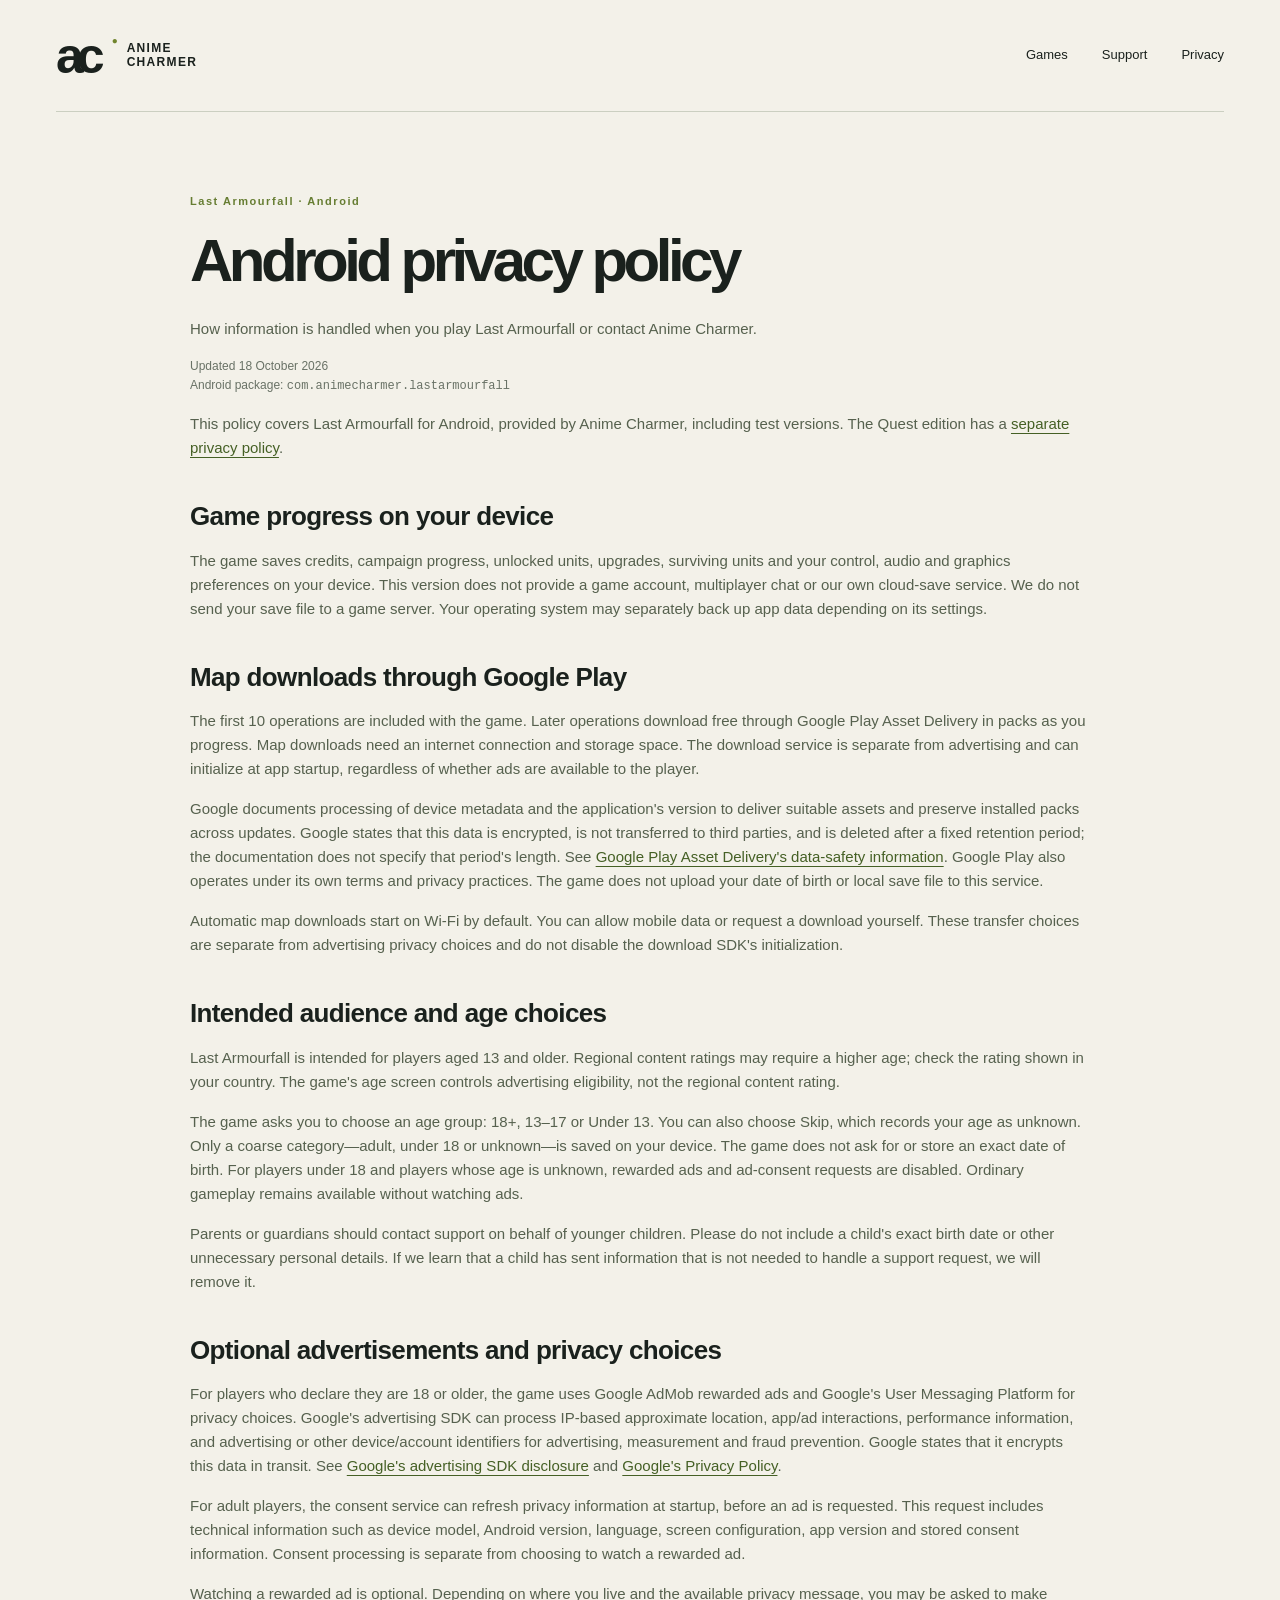
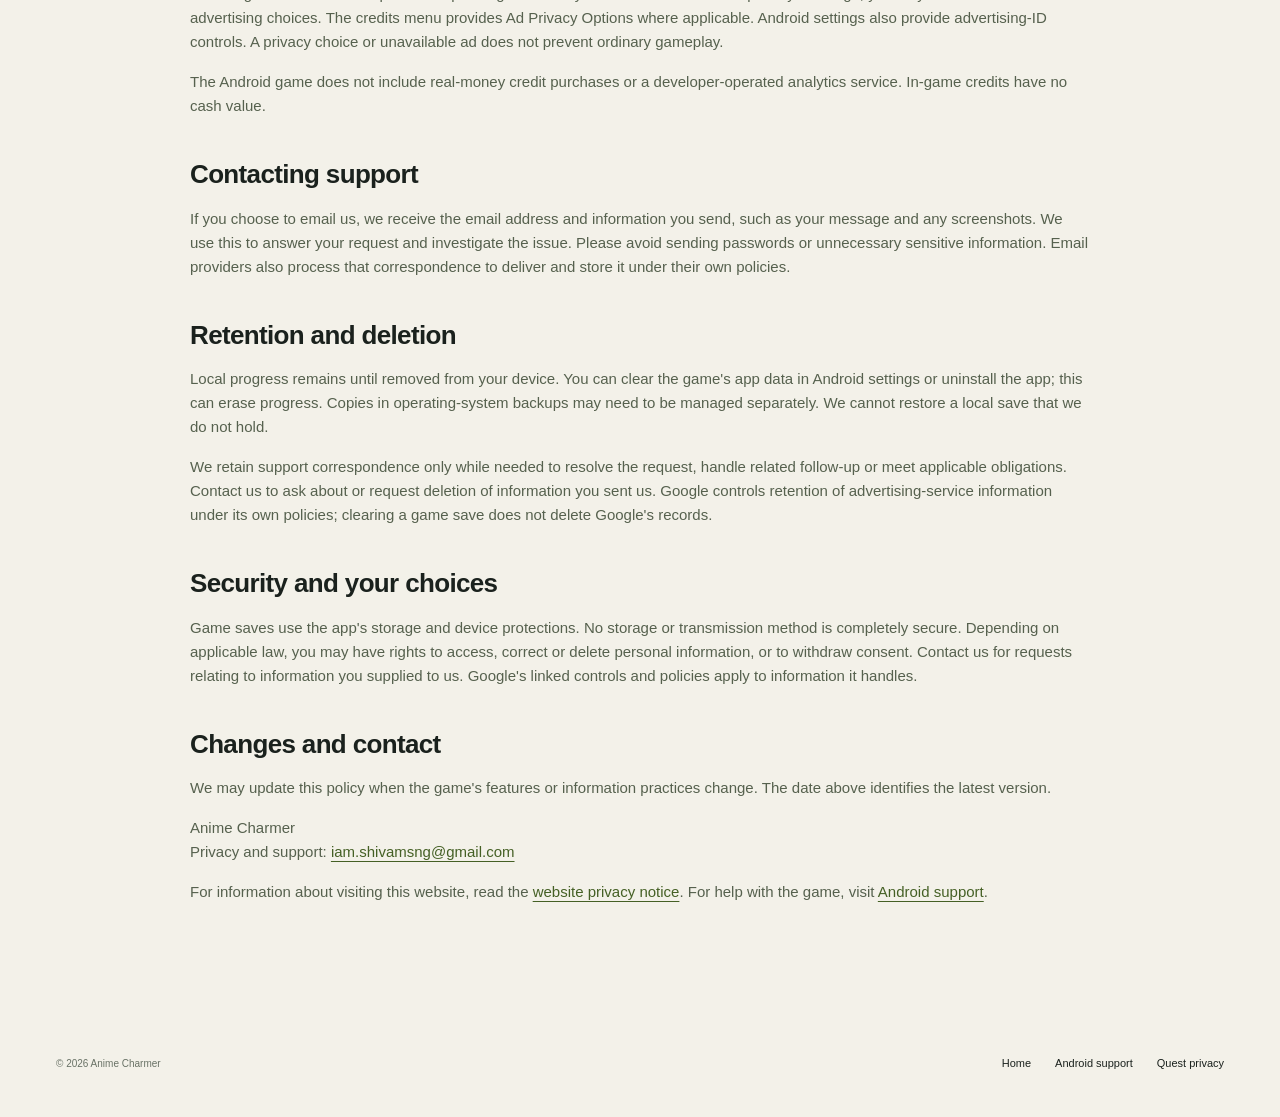
==== android-privacy.html @ bf93fde0 "Launch Anime Charmer studio website" ====
<!doctype html>
<html lang="en">
<head>
  <meta charset="utf-8">
  <meta name="viewport" content="width=device-width, initial-scale=1">
  <title>Android privacy policy — Last Armourfall · Anime Charmer</title>
  <meta name="description" content="How Last Armourfall for Android handles local progress, map downloads, optional rewarded ads and support information.">
  <link rel="canonical" href="https://animecharmer.com/android-privacy.html">
  <link rel="stylesheet" href="styles.css">
  <link rel="icon" href="assets/brand.svg" type="image/svg+xml">
</head>
<body>
  <a class="skip-link" href="#main">Skip to content</a>
  <header class="site-header shell"><a class="brand" href="index.html" aria-label="Anime Charmer home"><span class="brand-mark" aria-hidden="true">ac<span>●</span></span><span>ANIME<br>CHARMER</span></a><nav aria-label="Main navigation"><a href="index.html#games">Games</a><a href="index.html#support">Support</a><a href="privacy.html">Privacy</a></nav></header>
  <main id="main" class="policy shell">
    <p class="eyebrow">Last Armourfall · Android</p>
    <h1>Android privacy policy</h1>
    <p class="intro">How information is handled when you play Last Armourfall or contact Anime Charmer.</p>
    <p class="meta">Updated 18 October 2026<br>Android package: <code>com.animecharmer.lastarmourfall</code></p>
    <p>This policy covers Last Armourfall for Android, provided by Anime Charmer, including test versions. The Quest edition has a <a href="vr-privacy.html">separate privacy policy</a>.</p>

    <h2>Game progress on your device</h2>
    <p>The game saves credits, campaign progress, unlocked units, upgrades, surviving units and your control, audio and graphics preferences on your device. This version does not provide a game account, multiplayer chat or our own cloud-save service. We do not send your save file to a game server. Your operating system may separately back up app data depending on its settings.</p>

    <h2>Map downloads through Google Play</h2>
    <p>The first 10 operations are included with the game. Later operations download free through Google Play Asset Delivery in packs as you progress. Map downloads need an internet connection and storage space. The download service is separate from advertising and can initialize at app startup, regardless of whether ads are available to the player.</p>
    <p>Google documents processing of device metadata and the application's version to deliver suitable assets and preserve installed packs across updates. Google states that this data is encrypted, is not transferred to third parties, and is deleted after a fixed retention period; the documentation does not specify that period's length. See <a href="https://developer.android.com/guide/playcore/asset-delivery#data-safety">Google Play Asset Delivery's data-safety information</a>. Google Play also operates under its own terms and privacy practices. The game does not upload your date of birth or local save file to this service.</p>
    <p>Automatic map downloads start on Wi-Fi by default. You can allow mobile data or request a download yourself. These transfer choices are separate from advertising privacy choices and do not disable the download SDK's initialization.</p>

    <h2>Intended audience and age choices</h2>
    <p>Last Armourfall is intended for players aged 13 and older. Regional content ratings may require a higher age; check the rating shown in your country. The game's age screen controls advertising eligibility, not the regional content rating.</p>
    <p>The game asks you to choose an age group: 18+, 13–17 or Under 13. You can also choose Skip, which records your age as unknown. Only a coarse category—adult, under 18 or unknown—is saved on your device. The game does not ask for or store an exact date of birth. For players under 18 and players whose age is unknown, rewarded ads and ad-consent requests are disabled. Ordinary gameplay remains available without watching ads.</p>
    <p>Parents or guardians should contact support on behalf of younger children. Please do not include a child's exact birth date or other unnecessary personal details. If we learn that a child has sent information that is not needed to handle a support request, we will remove it.</p>

    <h2>Optional advertisements and privacy choices</h2>
    <p>For players who declare they are 18 or older, the game uses Google AdMob rewarded ads and Google's User Messaging Platform for privacy choices. Google's advertising SDK can process IP-based approximate location, app/ad interactions, performance information, and advertising or other device/account identifiers for advertising, measurement and fraud prevention. Google states that it encrypts this data in transit. See <a href="https://developers.google.com/admob/android/privacy/play-data-disclosure">Google's advertising SDK disclosure</a> and <a href="https://policies.google.com/privacy">Google's Privacy Policy</a>.</p>
    <p>For adult players, the consent service can refresh privacy information at startup, before an ad is requested. This request includes technical information such as device model, Android version, language, screen configuration, app version and stored consent information. Consent processing is separate from choosing to watch a rewarded ad.</p>
    <p>Watching a rewarded ad is optional. Depending on where you live and the available privacy message, you may be asked to make advertising choices. The credits menu provides Ad Privacy Options where applicable. Android settings also provide advertising-ID controls. A privacy choice or unavailable ad does not prevent ordinary gameplay.</p>
    <p>The Android game does not include real-money credit purchases or a developer-operated analytics service. In-game credits have no cash value.</p>

    <h2>Contacting support</h2>
    <p>If you choose to email us, we receive the email address and information you send, such as your message and any screenshots. We use this to answer your request and investigate the issue. Please avoid sending passwords or unnecessary sensitive information. Email providers also process that correspondence to deliver and store it under their own policies.</p>

    <h2>Retention and deletion</h2>
    <p>Local progress remains until removed from your device. You can clear the game's app data in Android settings or uninstall the app; this can erase progress. Copies in operating-system backups may need to be managed separately. We cannot restore a local save that we do not hold.</p>
    <p>We retain support correspondence only while needed to resolve the request, handle related follow-up or meet applicable obligations. Contact us to ask about or request deletion of information you sent us. Google controls retention of advertising-service information under its own policies; clearing a game save does not delete Google's records.</p>

    <h2>Security and your choices</h2>
    <p>Game saves use the app's storage and device protections. No storage or transmission method is completely secure. Depending on applicable law, you may have rights to access, correct or delete personal information, or to withdraw consent. Contact us for requests relating to information you supplied to us. Google's linked controls and policies apply to information it handles.</p>

    <h2>Changes and contact</h2>
    <p>We may update this policy when the game's features or information practices change. The date above identifies the latest version.</p>
    <p>Anime Charmer<br>Privacy and support: <a href="mailto:iam.shivamsng@gmail.com?subject=Last%20Armourfall%20Android%20Privacy">iam.shivamsng@gmail.com</a></p>
    <p>For information about visiting this website, read the <a href="privacy.html#website">website privacy notice</a>. For help with the game, visit <a href="android-support.html">Android support</a>.</p>
  </main>
  <footer class="site-footer shell"><p>© 2026 Anime Charmer</p><nav aria-label="Footer navigation"><a href="index.html">Home</a><a href="android-support.html">Android support</a><a href="vr-privacy.html">Quest privacy</a></nav></footer>
</body>
</html>
---- styles.css ----
@charset "UTF-8";
:root{--ink:#1a211d;--paper:#f3f1e9;--muted:#697266;--line:#cbcfc1;--accent:#d7f65b;--dark:#202c23;--sans:Arial,Helvetica,sans-serif}*{box-sizing:border-box}html{scroll-behavior:smooth;scroll-padding-top:25px}body{margin:0;background:var(--paper);color:var(--ink);font-family:var(--sans);font-size:16px;line-height:1.6}a{color:inherit;text-decoration:none}a,video,summary{touch-action:manipulation}a:focus-visible,video:focus-visible,summary:focus-visible{outline:3px solid #648000;outline-offset:5px}img,video{max-width:100%;display:block}h1,h2,h3,p{margin:0}h1,h2,h3{font-weight:600;line-height:1.04;letter-spacing:-.055em}em{font-style:normal;color:#6c7c47}.shell{width:min(1280px,calc(100% - 112px));margin-inline:auto}.site-header{display:flex;align-items:center;justify-content:space-between;min-height:112px;border-bottom:1px solid var(--line);gap:28px}.brand{display:inline-flex;align-items:center;gap:15px;line-height:1.13;font-size:12px;font-weight:700;letter-spacing:.11em}.brand-mark{font-size:50px;letter-spacing:-.14em;line-height:1;font-weight:700;position:relative;padding-right:14px}.brand-mark span{font-size:10px;position:absolute;right:0;top:5px;color:#71852d}nav{display:flex;gap:34px;align-items:center}nav a{font-size:13px}nav a:hover,.edition-links a:hover,.text-link:hover{color:#5b7224}.hero{padding-top:25px}.hero-top{display:flex;justify-content:space-between;gap:24px}.eyebrow,.hero-index{font-size:10px;line-height:1.5;letter-spacing:.14em;font-weight:700}.hero-top .eyebrow{display:flex;align-items:center;gap:9px}.hero-index{font-size:9px;color:var(--muted)}.status-dot{display:inline-block;width:6px;height:6px;background:#758938;border-radius:50%}.hero-main{padding:60px 0 55px;display:grid;grid-template-columns:1.2fr .8fr;gap:60px;align-items:center}h1{font-size:clamp(58px,6.6vw,99px);position:relative;letter-spacing:-.075em}.outline-word{color:#6c7c47}.hero-star{font-size:70px;display:inline-block;color:#7a8c47;line-height:.7;margin-left:8px;vertical-align:top}.lede{font-size:17px;line-height:1.65;color:#596253;max-width:440px;margin-top:28px}.button{min-height:52px;padding:13px 20px;display:inline-flex;gap:35px;align-items:center;justify-content:space-between;font-weight:700;font-size:13px;border:1px solid var(--ink);transition:background .18s,color .18s}.button.primary{background:var(--ink);color:var(--paper)}.button.secondary{background:transparent}.button:hover{background:#62783b;color:white;border-color:#62783b}.button span{font-size:21px;line-height:1}.hero .button{margin-top:30px}.hero-bottom{display:flex;justify-content:space-between;gap:20px;padding-block:20px;border-top:1px solid var(--line);font-size:9px;letter-spacing:.12em;color:var(--muted)}.studio-art{position:relative;aspect-ratio:1;background:var(--accent);overflow:hidden;border-radius:50% 50% 8px 8px;isolation:isolate}.art-grid{position:absolute;inset:0;background-image:linear-gradient(#9db64033 1px,transparent 1px),linear-gradient(90deg,#9db64033 1px,transparent 1px);background-size:38px 38px;z-index:-1}.art-letters{font-size:clamp(170px,21vw,310px);line-height:1;letter-spacing:-.16em;font-weight:700;position:absolute;top:15%;left:14%;transform:rotate(-12deg);color:var(--dark)}.art-letters span{font-size:18px;vertical-align:top;display:inline-block;margin:40px 0 0 15px;letter-spacing:0}.orbit{position:absolute;border:1px solid #587332;inset:8%;border-radius:50%;transform:rotate(40deg) scaleX(.68)}.orbit-two{transform:rotate(-35deg) scaleX(.65);inset:4%}.art-spark{position:absolute;right:11%;top:10%;font-size:80px;line-height:1;color:var(--paper)}.art-label{position:absolute;bottom:25px;left:28px;font-size:9px;letter-spacing:.14em;font-weight:700}.art-cross{position:absolute;bottom:24px;right:24px;font-size:35px;line-height:1}.ticker{background:var(--ink);color:var(--accent);overflow:hidden;padding:16px 0;font-size:13px;font-weight:700;letter-spacing:.16em}.ticker div{white-space:nowrap;display:flex;gap:47px;justify-content:center}.ticker span{font-size:17px;line-height:1.3}.games-section{padding-block:90px 75px}.section-heading{display:flex;align-items:end;justify-content:space-between;gap:40px;margin-bottom:40px}.section-heading h2{margin-top:17px}h2{font-size:clamp(40px,4.2vw,62px)}.section-heading>p{font-size:15px;color:var(--muted);max-width:360px;padding-bottom:3px}.game-grid{display:grid;grid-template-columns:1fr 1fr;gap:32px}.game-card{border:1px solid var(--line);display:flex;flex-direction:column;background:#faf9f3}.game-image{display:block;aspect-ratio:1.78;position:relative;overflow:hidden;background:#0e1815}.game-image img{width:100%;height:100%;object-fit:cover;transition:transform .45s}.game-image:hover img{transform:scale(1.025)}.android-art img{object-fit:contain;padding:25px}.platform-label{position:absolute;top:16px;left:16px;padding:5px 9px;background:var(--paper);color:var(--ink);font-size:9px;letter-spacing:.1em;font-weight:700}.game-info{padding:30px;display:flex;flex:1;flex-direction:column}.game-number{font-size:9px;color:#6d784f;letter-spacing:.12em;margin-bottom:17px}.game-info h3{font-size:34px;letter-spacing:-.04em}.game-info>p:not(.game-number):not(.availability){margin-top:18px;font-size:14px;color:#606859;line-height:1.75}.tags{list-style:none;padding:0;margin:23px 0;display:flex;gap:8px;flex-wrap:wrap}.tags li{padding:4px 9px;border:1px solid var(--line);font-size:10px;color:#606a55}.store-button{width:100%;margin-top:auto}.availability{font-size:10px;color:var(--muted);margin-top:10px}.edition-links{display:flex;justify-content:space-between;gap:16px;margin-top:19px;font-size:11px}.edition-links a{text-decoration:underline;text-underline-offset:4px}.next-chapter{border-bottom:1px solid var(--line);display:flex;gap:25px;align-items:center;padding:36px 0}.next-symbol{font-size:64px;line-height:1;color:#6c7c47}.next-chapter h3{font-size:24px;letter-spacing:-.035em;line-height:1.2}.next-chapter p{font-size:13px;color:var(--muted);margin-top:7px}.text-link{font-size:12px;border-bottom:1px solid #a5ad99;display:inline-block;padding-block:6px}.next-chapter>.text-link{margin-left:auto;white-space:nowrap}.studio-section{background:var(--dark);color:var(--paper);padding-block:80px}.studio-inner{display:grid;grid-template-columns:1fr 1fr;gap:95px}.studio-inner .eyebrow{color:var(--accent)}.studio-inner h2{margin-top:22px}.studio-inner em{color:var(--accent)}.studio-story>p:first-child{font-size:23px;line-height:1.45;letter-spacing:-.02em}.studio-story>p+p{margin-top:23px;color:#bbc6b3;font-size:14px}.studio-story .text-link{margin-top:28px;color:var(--accent)}.studio-doodle{display:inline-block;font-size:80px;line-height:1;margin-top:30px;color:var(--accent)}.trailer-section{border-bottom:1px solid var(--line);padding-block:80px;display:grid;grid-template-columns:.65fr 1.35fr;gap:65px;align-items:center}.trailer-copy h2{margin:17px 0 24px}.trailer-copy>p:not(.eyebrow){color:#606a57;font-size:14px}.trailer-copy .small{font-size:11px!important;margin-top:20px;color:var(--muted)}figure{margin:0}.trailer{border:1px solid var(--line)}video{aspect-ratio:16/9;background:#101810;width:100%}figcaption{display:flex;justify-content:space-between;gap:20px;padding:15px 18px;font-size:9px;letter-spacing:.08em;color:#5d6952}.support-section{padding-block:90px;display:grid;grid-template-columns:1fr 1fr;gap:90px}.support-section h2{margin-top:18px}.support-section h2+p{margin-top:24px;color:var(--muted);font-size:14px}.email-link{display:inline-block;margin-top:25px;font-size:clamp(15px,1.7vw,22px);border-bottom:1px solid #7b8e4d;padding-bottom:5px;letter-spacing:-.025em}.email-link span{color:#657b37;padding-left:12px}.support-row{display:flex;justify-content:space-between;gap:20px;align-items:center;border-bottom:1px solid var(--line);padding:25px 0;font-size:18px;line-height:1.5}.support-row:first-child{border-top:1px solid var(--line)}.support-row small{display:block;color:#6a7e39;font-size:9px;letter-spacing:.15em;margin-bottom:6px}.support-row>span+span{font-size:25px}.support-row:hover{color:#657b37}.support-details>p{font-size:12px;color:var(--muted);margin-top:25px}.privacy-strip{padding:35px 0;border-top:1px solid var(--line);border-bottom:1px solid var(--line);display:flex;gap:40px;justify-content:space-between;align-items:center}.privacy-strip h2{font-size:28px;letter-spacing:-.035em;margin-top:10px}.privacy-strip p:not(.eyebrow){font-size:12px;color:var(--muted);margin-top:10px}.privacy-actions{display:flex;flex-wrap:wrap;gap:20px;font-size:11px}.privacy-actions a{border-bottom:1px solid #9da98b;padding-block:6px}.site-footer{padding-block:45px;display:flex;gap:40px;justify-content:space-between;align-items:center}.site-footer>p{font-size:10px;color:var(--muted);margin-right:auto}.site-footer nav{gap:24px}.site-footer nav a{font-size:11px}.skip-link{position:absolute;left:20px;top:-100px;padding:12px 20px;background:var(--accent);color:var(--ink);z-index:20}.skip-link:focus{top:15px}.policy{max-width:900px;padding-block:65px 90px}.policy h1{font-size:clamp(38px,5vw,60px);margin:0 0 25px}.policy h2{font-size:26px;line-height:1.25;letter-spacing:-.025em;margin:40px 0 15px}.policy h3{font-size:21px;line-height:1.3;letter-spacing:-.015em;margin:32px 0 12px}.policy p,.policy ul,.policy ol{margin:16px 0;color:#56614e;font-size:15px}.policy a:not(.button){color:#456025;text-decoration:underline;text-underline-offset:4px;overflow-wrap:anywhere}.policy .eyebrow{color:#667d32;font-size:11px;margin-bottom:20px}.policy .meta,.policy .updated{font-size:12px;color:var(--muted)}.policy code{overflow-wrap:anywhere}.policy section{margin-block:30px}.policy details{padding:18px 0;border-bottom:1px solid var(--line)}.policy summary{cursor:pointer;font-weight:700}.policy .policy-links{display:flex;gap:22px;flex-wrap:wrap}.policy .callout{border-left:3px solid #657b37;padding-left:20px}.header-inner{width:100%;display:flex;align-items:center;justify-content:space-between;gap:25px}.policy-header{margin-bottom:35px}
@media(max-width:1100px){.shell{width:calc(100% - 64px)}.hero-main{gap:30px}h1{font-size:7vw}.hero-star{font-size:50px}.art-letters{font-size:24vw}.game-info{padding:25px}.game-info h3{font-size:29px}.studio-inner,.support-section{gap:50px}.trailer-section{gap:40px}.site-footer{flex-wrap:wrap}.site-footer nav{margin-left:auto}.privacy-strip{align-items:start;flex-direction:column;gap:22px}}
@media(max-width:760px){.shell{width:calc(100% - 40px)}.site-header{min-height:90px;gap:16px}.brand{font-size:10px;gap:11px}.brand-mark{font-size:41px}nav{gap:20px}nav a{font-size:12px}.site-header nav a:nth-child(2){display:none}.hero{padding-top:22px}.hero-top .eyebrow{font-size:8px}.hero-index{display:none}.hero-main{grid-template-columns:1fr;padding-block:36px 30px;gap:35px}h1{font-size:clamp(48px,10.2vw,78px)}.hero-star{font-size:45px}.lede{font-size:16px;max-width:430px;margin-top:22px}.hero .button{margin-top:25px}.studio-art{aspect-ratio:1.65;border-radius:180px 180px 4px 4px;max-height:290px}.art-letters{font-size:240px;top:-15%;left:26%}.art-spark{right:12%;font-size:65px;top:14%}.art-label{font-size:8px;left:20px;bottom:20px}.art-letters span{font-size:14px}.orbit{inset:-18% 15%}.orbit-two{inset:-28% 14%}.hero-bottom{font-size:8px;letter-spacing:.07em;padding-block:17px}.ticker{padding:12px 0}.ticker div{gap:25px;font-size:10px}.games-section{padding-block:55px}.section-heading{display:block;margin-bottom:30px}.section-heading>p{margin-top:22px}.section-heading h2{font-size:43px}.game-grid{grid-template-columns:1fr;gap:25px}.game-info{padding:25px}.game-info h3{font-size:31px}.android-art img{padding:25px}.next-chapter{flex-wrap:wrap;gap:20px;padding:30px 0}.next-symbol{font-size:48px}.next-chapter>div{flex:1}.next-chapter h3{font-size:21px}.next-chapter>.text-link{margin:0 0 0 68px}.trailer-section{grid-template-columns:1fr;padding-block:50px 55px;gap:30px}.trailer-copy h2 br{display:none}.trailer-copy h2{font-size:40px}.trailer-copy p{max-width:440px}.studio-section{padding-block:55px}.studio-inner{grid-template-columns:1fr;gap:30px}.studio-story>p:first-child{font-size:21px}.studio-doodle{display:none}.support-section{padding-block:55px;grid-template-columns:1fr;gap:35px}.support-section h2{font-size:44px}.email-link{font-size:20px}.support-row{font-size:17px}.privacy-strip{padding-block:30px}.privacy-strip h2{font-size:27px}.privacy-actions{gap:20px;font-size:11px}.site-footer{gap:25px;padding-block:32px;align-items:start}.site-footer>p{margin:0}.site-footer nav{margin:0;flex-basis:100%;justify-content:space-between;gap:14px}.policy{padding-block:40px 55px}.policy h1{font-size:40px}.policy .policy-links{display:block}.policy .policy-links a{display:block;margin:12px 0}.header-inner{gap:15px}.header-inner nav{gap:12px}h2{font-size:42px}}
@media(prefers-reduced-motion:reduce){html{scroll-behavior:auto}*{transition:none!important}}
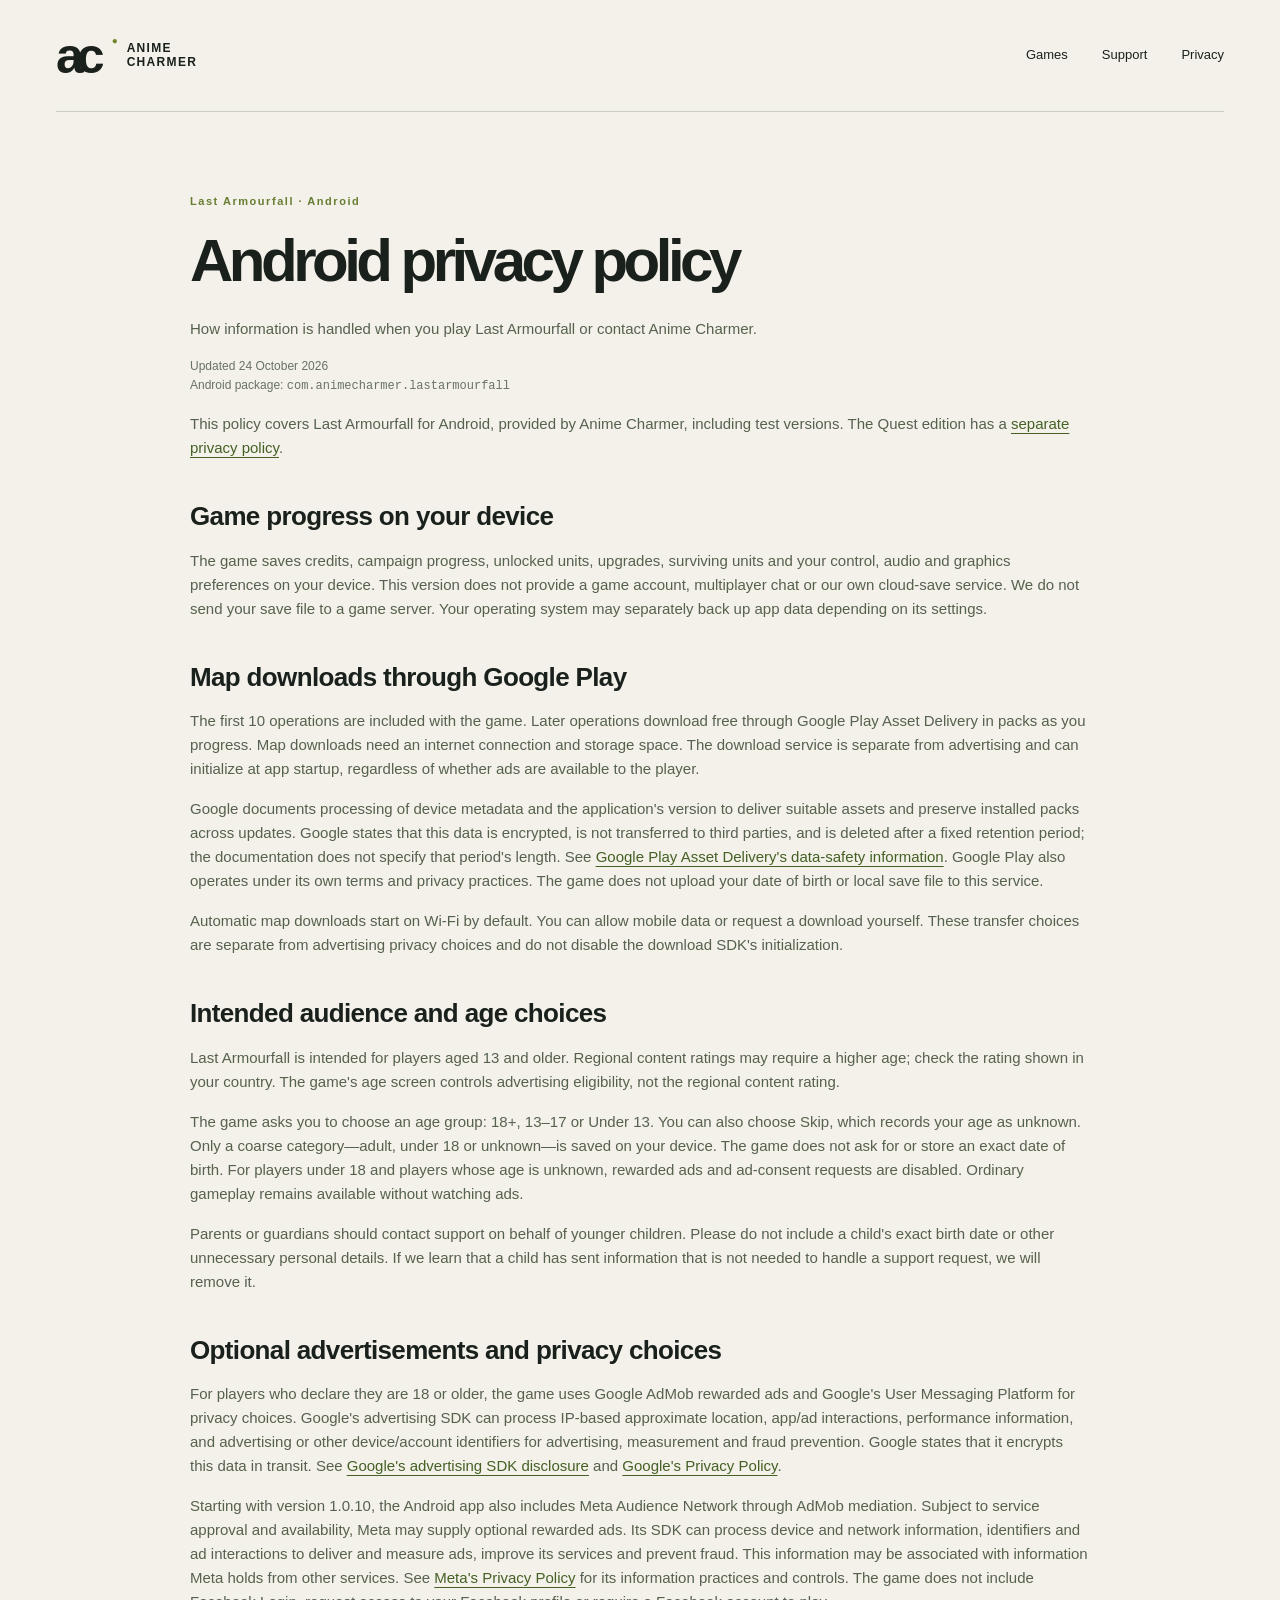
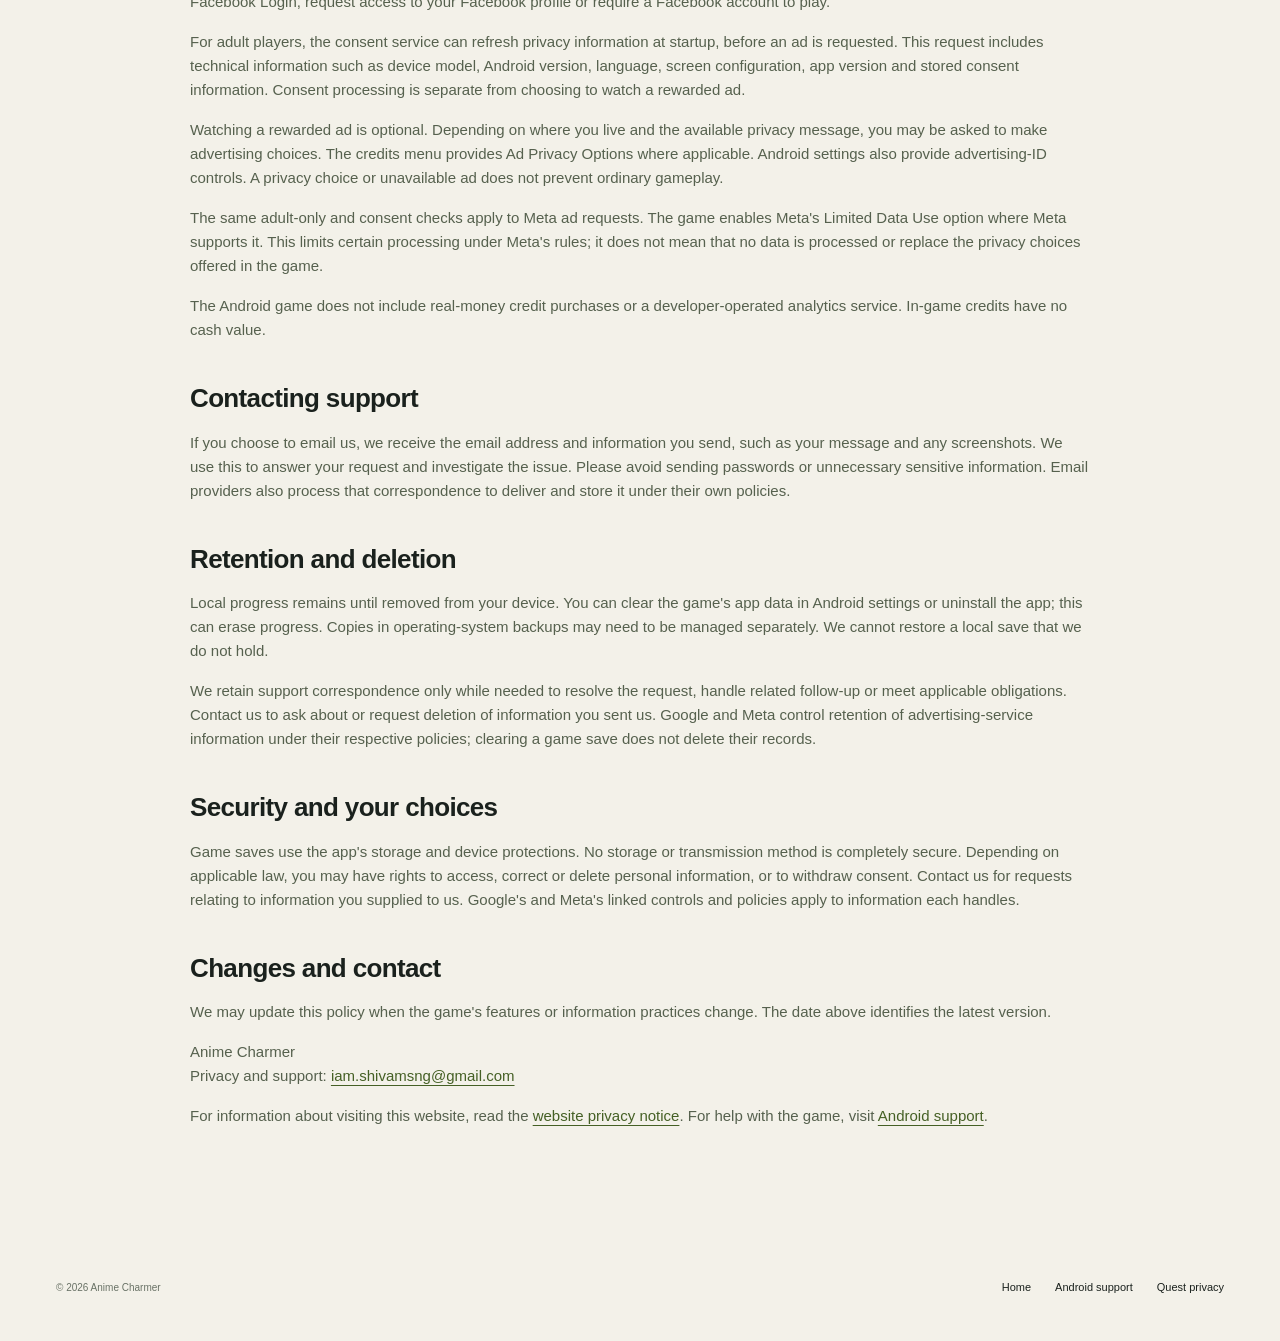
==== commit 907918d1: "Disclose Android Meta rewarded mediation and authorize seller" ====
--- a/android-privacy.html
+++ b/android-privacy.html
@@ -1,58 +1,60 @@
-<!doctype html>
-<html lang="en">
-<head>
-  <meta charset="utf-8">
-  <meta name="viewport" content="width=device-width, initial-scale=1">
-  <title>Android privacy policy — Last Armourfall · Anime Charmer</title>
-  <meta name="description" content="How Last Armourfall for Android handles local progress, map downloads, optional rewarded ads and support information.">
-  <link rel="canonical" href="https://animecharmer.com/android-privacy.html">
-  <link rel="stylesheet" href="styles.css">
-  <link rel="icon" href="assets/brand.svg" type="image/svg+xml">
-</head>
-<body>
-  <a class="skip-link" href="#main">Skip to content</a>
-  <header class="site-header shell"><a class="brand" href="index.html" aria-label="Anime Charmer home"><span class="brand-mark" aria-hidden="true">ac<span>●</span></span><span>ANIME<br>CHARMER</span></a><nav aria-label="Main navigation"><a href="index.html#games">Games</a><a href="index.html#support">Support</a><a href="privacy.html">Privacy</a></nav></header>
-  <main id="main" class="policy shell">
-    <p class="eyebrow">Last Armourfall · Android</p>
-    <h1>Android privacy policy</h1>
-    <p class="intro">How information is handled when you play Last Armourfall or contact Anime Charmer.</p>
-    <p class="meta">Updated 18 October 2026<br>Android package: <code>com.animecharmer.lastarmourfall</code></p>
-    <p>This policy covers Last Armourfall for Android, provided by Anime Charmer, including test versions. The Quest edition has a <a href="vr-privacy.html">separate privacy policy</a>.</p>
-
-    <h2>Game progress on your device</h2>
-    <p>The game saves credits, campaign progress, unlocked units, upgrades, surviving units and your control, audio and graphics preferences on your device. This version does not provide a game account, multiplayer chat or our own cloud-save service. We do not send your save file to a game server. Your operating system may separately back up app data depending on its settings.</p>
-
-    <h2>Map downloads through Google Play</h2>
-    <p>The first 10 operations are included with the game. Later operations download free through Google Play Asset Delivery in packs as you progress. Map downloads need an internet connection and storage space. The download service is separate from advertising and can initialize at app startup, regardless of whether ads are available to the player.</p>
-    <p>Google documents processing of device metadata and the application's version to deliver suitable assets and preserve installed packs across updates. Google states that this data is encrypted, is not transferred to third parties, and is deleted after a fixed retention period; the documentation does not specify that period's length. See <a href="https://developer.android.com/guide/playcore/asset-delivery#data-safety">Google Play Asset Delivery's data-safety information</a>. Google Play also operates under its own terms and privacy practices. The game does not upload your date of birth or local save file to this service.</p>
-    <p>Automatic map downloads start on Wi-Fi by default. You can allow mobile data or request a download yourself. These transfer choices are separate from advertising privacy choices and do not disable the download SDK's initialization.</p>
-
-    <h2>Intended audience and age choices</h2>
-    <p>Last Armourfall is intended for players aged 13 and older. Regional content ratings may require a higher age; check the rating shown in your country. The game's age screen controls advertising eligibility, not the regional content rating.</p>
-    <p>The game asks you to choose an age group: 18+, 13–17 or Under 13. You can also choose Skip, which records your age as unknown. Only a coarse category—adult, under 18 or unknown—is saved on your device. The game does not ask for or store an exact date of birth. For players under 18 and players whose age is unknown, rewarded ads and ad-consent requests are disabled. Ordinary gameplay remains available without watching ads.</p>
-    <p>Parents or guardians should contact support on behalf of younger children. Please do not include a child's exact birth date or other unnecessary personal details. If we learn that a child has sent information that is not needed to handle a support request, we will remove it.</p>
-
-    <h2>Optional advertisements and privacy choices</h2>
-    <p>For players who declare they are 18 or older, the game uses Google AdMob rewarded ads and Google's User Messaging Platform for privacy choices. Google's advertising SDK can process IP-based approximate location, app/ad interactions, performance information, and advertising or other device/account identifiers for advertising, measurement and fraud prevention. Google states that it encrypts this data in transit. See <a href="https://developers.google.com/admob/android/privacy/play-data-disclosure">Google's advertising SDK disclosure</a> and <a href="https://policies.google.com/privacy">Google's Privacy Policy</a>.</p>
-    <p>For adult players, the consent service can refresh privacy information at startup, before an ad is requested. This request includes technical information such as device model, Android version, language, screen configuration, app version and stored consent information. Consent processing is separate from choosing to watch a rewarded ad.</p>
-    <p>Watching a rewarded ad is optional. Depending on where you live and the available privacy message, you may be asked to make advertising choices. The credits menu provides Ad Privacy Options where applicable. Android settings also provide advertising-ID controls. A privacy choice or unavailable ad does not prevent ordinary gameplay.</p>
-    <p>The Android game does not include real-money credit purchases or a developer-operated analytics service. In-game credits have no cash value.</p>
-
-    <h2>Contacting support</h2>
-    <p>If you choose to email us, we receive the email address and information you send, such as your message and any screenshots. We use this to answer your request and investigate the issue. Please avoid sending passwords or unnecessary sensitive information. Email providers also process that correspondence to deliver and store it under their own policies.</p>
-
-    <h2>Retention and deletion</h2>
-    <p>Local progress remains until removed from your device. You can clear the game's app data in Android settings or uninstall the app; this can erase progress. Copies in operating-system backups may need to be managed separately. We cannot restore a local save that we do not hold.</p>
-    <p>We retain support correspondence only while needed to resolve the request, handle related follow-up or meet applicable obligations. Contact us to ask about or request deletion of information you sent us. Google controls retention of advertising-service information under its own policies; clearing a game save does not delete Google's records.</p>
-
-    <h2>Security and your choices</h2>
-    <p>Game saves use the app's storage and device protections. No storage or transmission method is completely secure. Depending on applicable law, you may have rights to access, correct or delete personal information, or to withdraw consent. Contact us for requests relating to information you supplied to us. Google's linked controls and policies apply to information it handles.</p>
-
-    <h2>Changes and contact</h2>
-    <p>We may update this policy when the game's features or information practices change. The date above identifies the latest version.</p>
-    <p>Anime Charmer<br>Privacy and support: <a href="mailto:iam.shivamsng@gmail.com?subject=Last%20Armourfall%20Android%20Privacy">iam.shivamsng@gmail.com</a></p>
-    <p>For information about visiting this website, read the <a href="privacy.html#website">website privacy notice</a>. For help with the game, visit <a href="android-support.html">Android support</a>.</p>
-  </main>
-  <footer class="site-footer shell"><p>© 2026 Anime Charmer</p><nav aria-label="Footer navigation"><a href="index.html">Home</a><a href="android-support.html">Android support</a><a href="vr-privacy.html">Quest privacy</a></nav></footer>
-</body>
-</html>
+<!doctype html>
+<html lang="en">
+<head>
+  <meta charset="utf-8">
+  <meta name="viewport" content="width=device-width, initial-scale=1">
+  <title>Android privacy policy — Last Armourfall · Anime Charmer</title>
+  <meta name="description" content="How Last Armourfall for Android handles local progress, map downloads, optional rewarded ads and support information.">
+  <link rel="canonical" href="https://animecharmer.com/android-privacy.html">
+  <link rel="stylesheet" href="styles.css">
+  <link rel="icon" href="assets/brand.svg" type="image/svg+xml">
+</head>
+<body>
+  <a class="skip-link" href="#main">Skip to content</a>
+  <header class="site-header shell"><a class="brand" href="index.html" aria-label="Anime Charmer home"><span class="brand-mark" aria-hidden="true">ac<span>●</span></span><span>ANIME<br>CHARMER</span></a><nav aria-label="Main navigation"><a href="index.html#games">Games</a><a href="index.html#support">Support</a><a href="privacy.html">Privacy</a></nav></header>
+  <main id="main" class="policy shell">
+    <p class="eyebrow">Last Armourfall · Android</p>
+    <h1>Android privacy policy</h1>
+    <p class="intro">How information is handled when you play Last Armourfall or contact Anime Charmer.</p>
+    <p class="meta">Updated 24 October 2026<br>Android package: <code>com.animecharmer.lastarmourfall</code></p>
+    <p>This policy covers Last Armourfall for Android, provided by Anime Charmer, including test versions. The Quest edition has a <a href="vr-privacy.html">separate privacy policy</a>.</p>
+
+    <h2>Game progress on your device</h2>
+    <p>The game saves credits, campaign progress, unlocked units, upgrades, surviving units and your control, audio and graphics preferences on your device. This version does not provide a game account, multiplayer chat or our own cloud-save service. We do not send your save file to a game server. Your operating system may separately back up app data depending on its settings.</p>
+
+    <h2>Map downloads through Google Play</h2>
+    <p>The first 10 operations are included with the game. Later operations download free through Google Play Asset Delivery in packs as you progress. Map downloads need an internet connection and storage space. The download service is separate from advertising and can initialize at app startup, regardless of whether ads are available to the player.</p>
+    <p>Google documents processing of device metadata and the application's version to deliver suitable assets and preserve installed packs across updates. Google states that this data is encrypted, is not transferred to third parties, and is deleted after a fixed retention period; the documentation does not specify that period's length. See <a href="https://developer.android.com/guide/playcore/asset-delivery#data-safety">Google Play Asset Delivery's data-safety information</a>. Google Play also operates under its own terms and privacy practices. The game does not upload your date of birth or local save file to this service.</p>
+    <p>Automatic map downloads start on Wi-Fi by default. You can allow mobile data or request a download yourself. These transfer choices are separate from advertising privacy choices and do not disable the download SDK's initialization.</p>
+
+    <h2>Intended audience and age choices</h2>
+    <p>Last Armourfall is intended for players aged 13 and older. Regional content ratings may require a higher age; check the rating shown in your country. The game's age screen controls advertising eligibility, not the regional content rating.</p>
+    <p>The game asks you to choose an age group: 18+, 13–17 or Under 13. You can also choose Skip, which records your age as unknown. Only a coarse category—adult, under 18 or unknown—is saved on your device. The game does not ask for or store an exact date of birth. For players under 18 and players whose age is unknown, rewarded ads and ad-consent requests are disabled. Ordinary gameplay remains available without watching ads.</p>
+    <p>Parents or guardians should contact support on behalf of younger children. Please do not include a child's exact birth date or other unnecessary personal details. If we learn that a child has sent information that is not needed to handle a support request, we will remove it.</p>
+
+    <h2>Optional advertisements and privacy choices</h2>
+    <p>For players who declare they are 18 or older, the game uses Google AdMob rewarded ads and Google's User Messaging Platform for privacy choices. Google's advertising SDK can process IP-based approximate location, app/ad interactions, performance information, and advertising or other device/account identifiers for advertising, measurement and fraud prevention. Google states that it encrypts this data in transit. See <a href="https://developers.google.com/admob/android/privacy/play-data-disclosure">Google's advertising SDK disclosure</a> and <a href="https://policies.google.com/privacy">Google's Privacy Policy</a>.</p>
+    <p>Starting with version 1.0.10, the Android app also includes Meta Audience Network through AdMob mediation. Subject to service approval and availability, Meta may supply optional rewarded ads. Its SDK can process device and network information, identifiers and ad interactions to deliver and measure ads, improve its services and prevent fraud. This information may be associated with information Meta holds from other services. See <a href="https://www.facebook.com/privacy/policy/">Meta's Privacy Policy</a> for its information practices and controls. The game does not include Facebook Login, request access to your Facebook profile or require a Facebook account to play.</p>
+    <p>For adult players, the consent service can refresh privacy information at startup, before an ad is requested. This request includes technical information such as device model, Android version, language, screen configuration, app version and stored consent information. Consent processing is separate from choosing to watch a rewarded ad.</p>
+    <p>Watching a rewarded ad is optional. Depending on where you live and the available privacy message, you may be asked to make advertising choices. The credits menu provides Ad Privacy Options where applicable. Android settings also provide advertising-ID controls. A privacy choice or unavailable ad does not prevent ordinary gameplay.</p>
+    <p>The same adult-only and consent checks apply to Meta ad requests. The game enables Meta's Limited Data Use option where Meta supports it. This limits certain processing under Meta's rules; it does not mean that no data is processed or replace the privacy choices offered in the game.</p>
+    <p>The Android game does not include real-money credit purchases or a developer-operated analytics service. In-game credits have no cash value.</p>
+
+    <h2>Contacting support</h2>
+    <p>If you choose to email us, we receive the email address and information you send, such as your message and any screenshots. We use this to answer your request and investigate the issue. Please avoid sending passwords or unnecessary sensitive information. Email providers also process that correspondence to deliver and store it under their own policies.</p>
+
+    <h2>Retention and deletion</h2>
+    <p>Local progress remains until removed from your device. You can clear the game's app data in Android settings or uninstall the app; this can erase progress. Copies in operating-system backups may need to be managed separately. We cannot restore a local save that we do not hold.</p>
+    <p>We retain support correspondence only while needed to resolve the request, handle related follow-up or meet applicable obligations. Contact us to ask about or request deletion of information you sent us. Google and Meta control retention of advertising-service information under their respective policies; clearing a game save does not delete their records.</p>
+
+    <h2>Security and your choices</h2>
+    <p>Game saves use the app's storage and device protections. No storage or transmission method is completely secure. Depending on applicable law, you may have rights to access, correct or delete personal information, or to withdraw consent. Contact us for requests relating to information you supplied to us. Google's and Meta's linked controls and policies apply to information each handles.</p>
+
+    <h2>Changes and contact</h2>
+    <p>We may update this policy when the game's features or information practices change. The date above identifies the latest version.</p>
+    <p>Anime Charmer<br>Privacy and support: <a href="mailto:iam.shivamsng@gmail.com?subject=Last%20Armourfall%20Android%20Privacy">iam.shivamsng@gmail.com</a></p>
+    <p>For information about visiting this website, read the <a href="privacy.html#website">website privacy notice</a>. For help with the game, visit <a href="android-support.html">Android support</a>.</p>
+  </main>
+  <footer class="site-footer shell"><p>© 2026 Anime Charmer</p><nav aria-label="Footer navigation"><a href="index.html">Home</a><a href="android-support.html">Android support</a><a href="vr-privacy.html">Quest privacy</a></nav></footer>
+</body>
+</html>
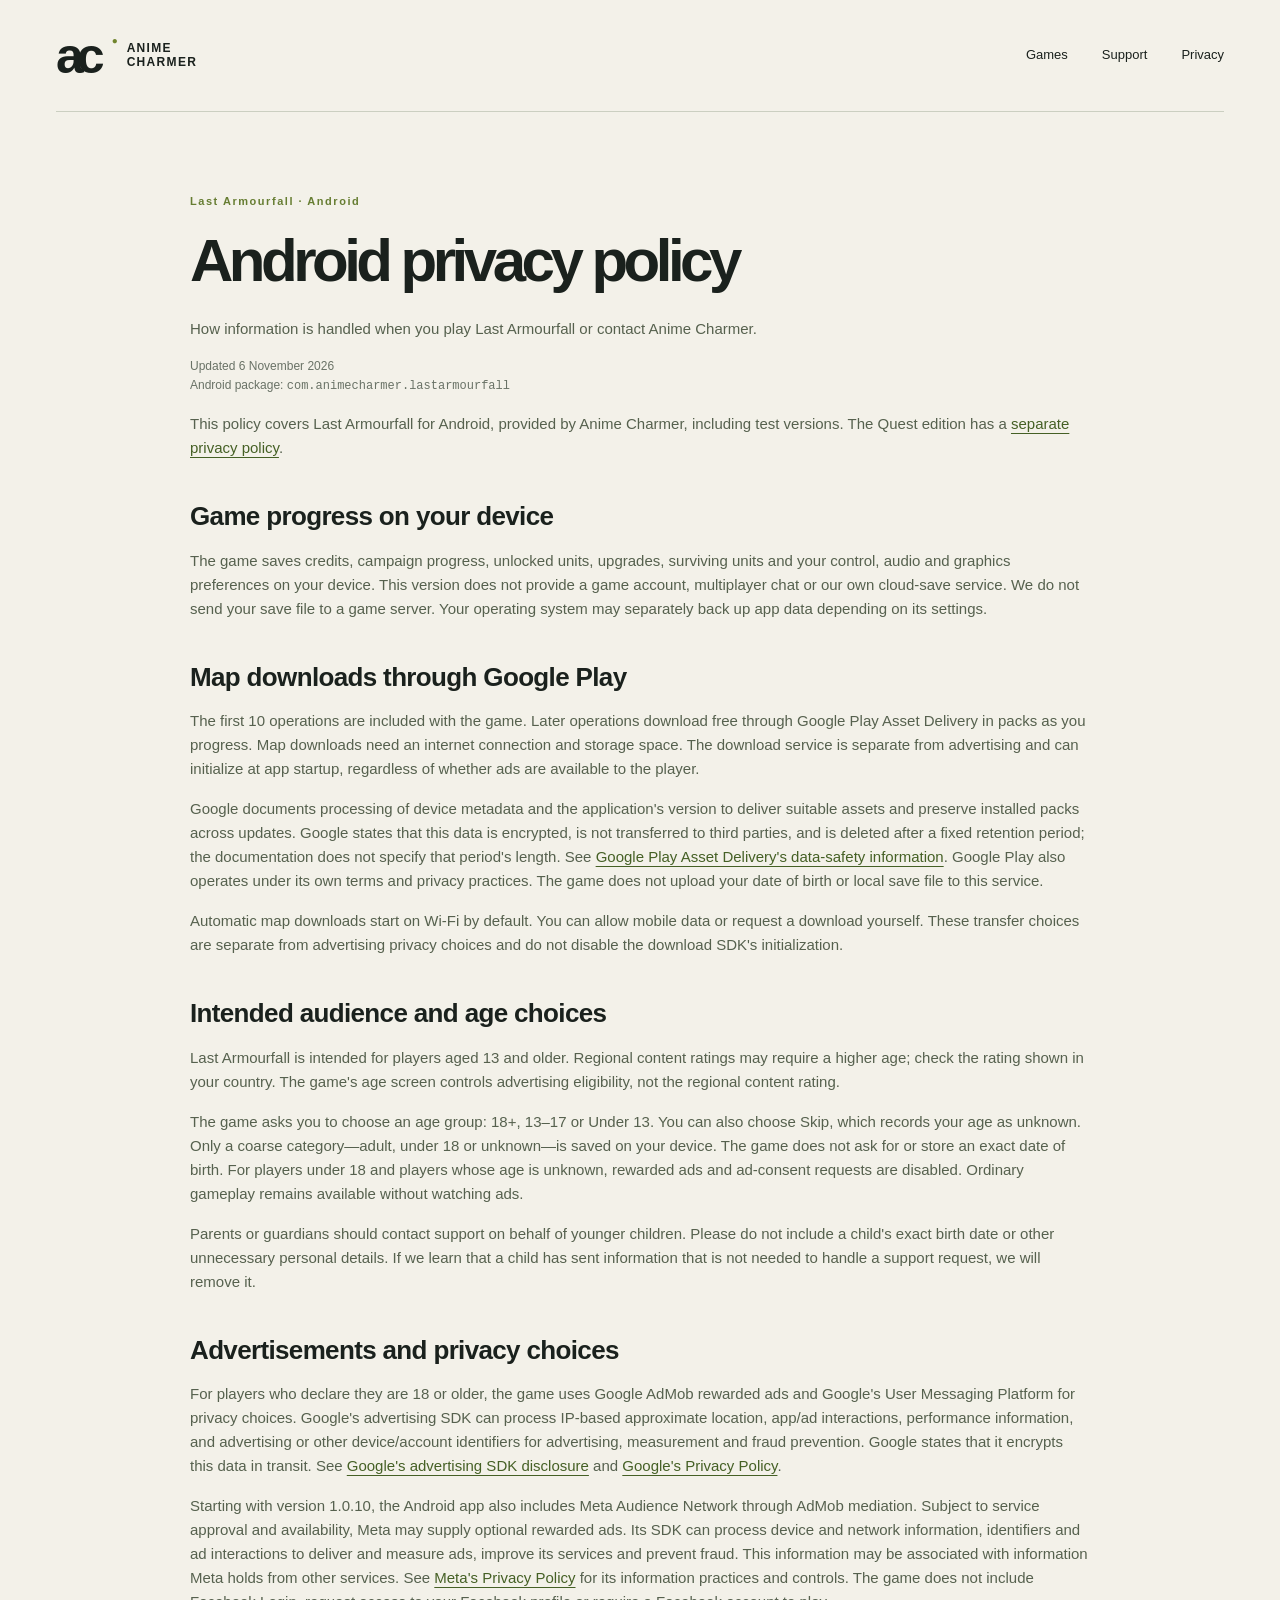
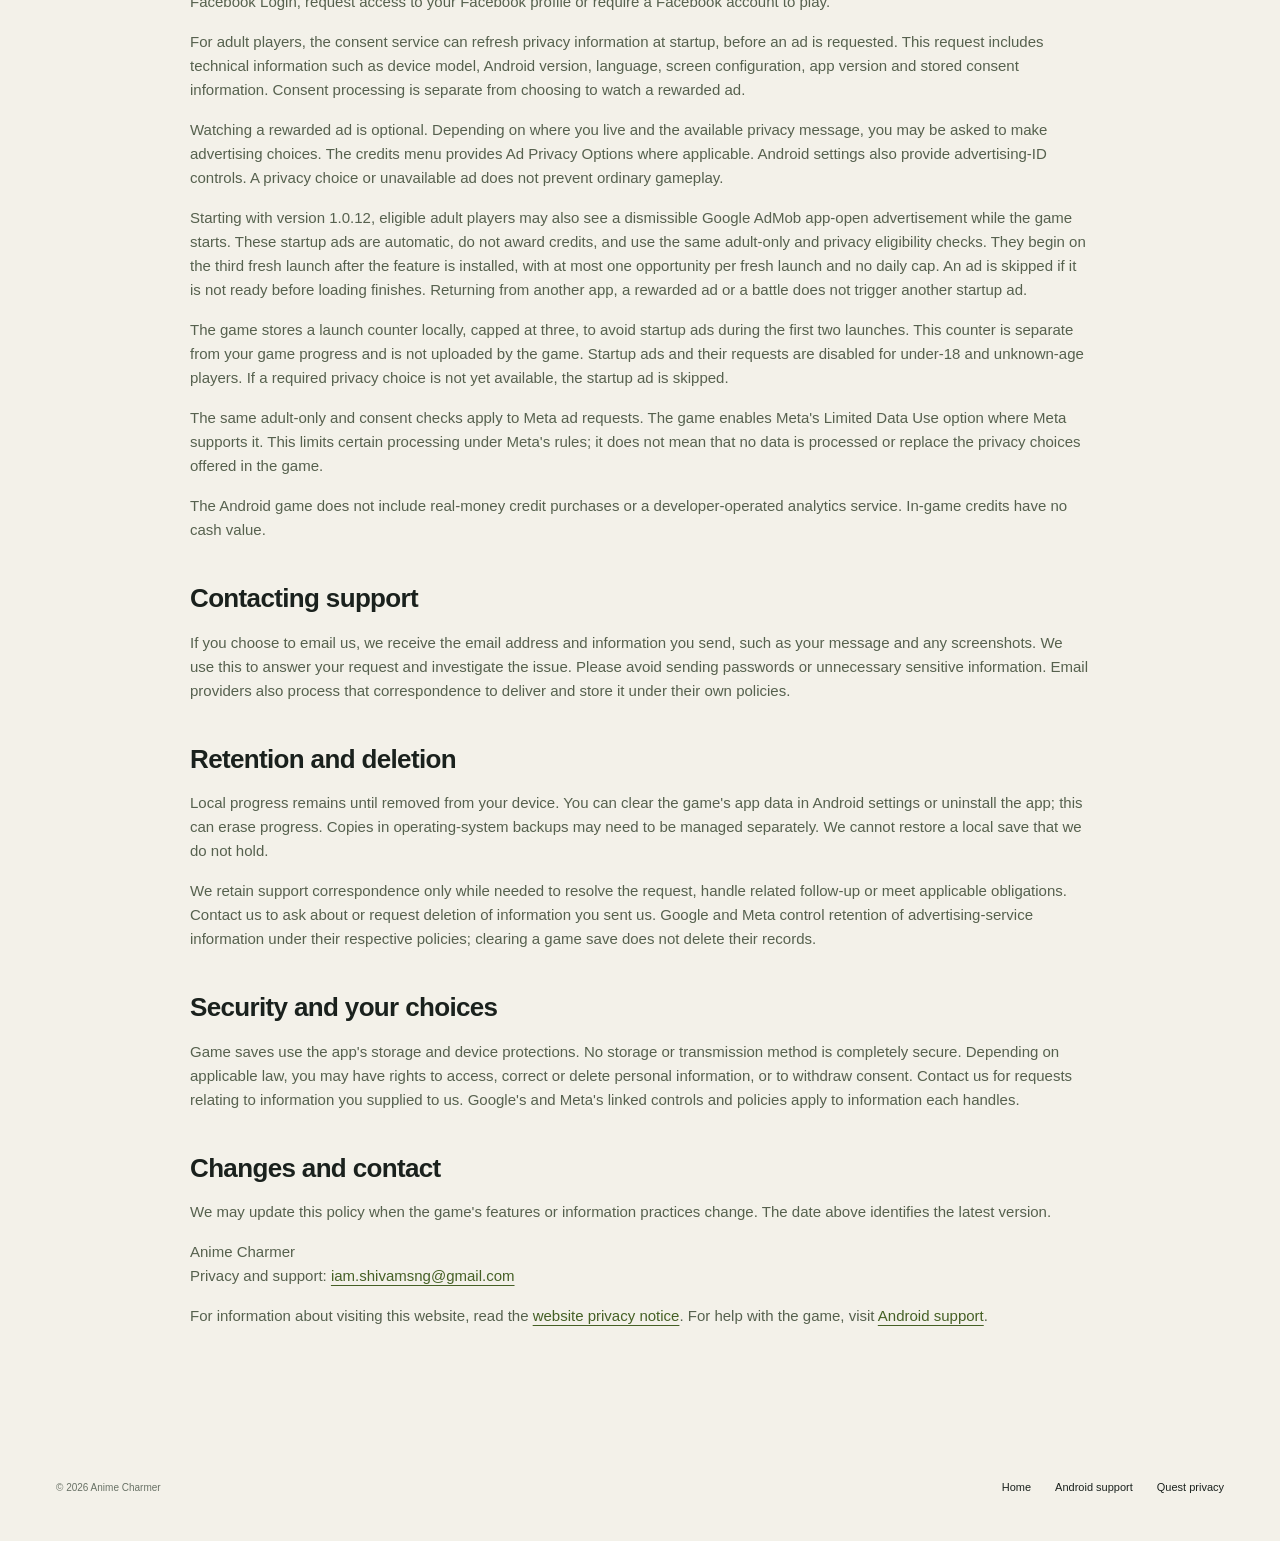
==== commit 9f80c10c: "Explain adult-only startup ads in Android support and privacy pages" ====
--- a/android-privacy.html
+++ b/android-privacy.html
@@ -4,7 +4,7 @@
   <meta charset="utf-8">
   <meta name="viewport" content="width=device-width, initial-scale=1">
   <title>Android privacy policy — Last Armourfall · Anime Charmer</title>
-  <meta name="description" content="How Last Armourfall for Android handles local progress, map downloads, optional rewarded ads and support information.">
+  <meta name="description" content="How Last Armourfall for Android handles local progress, map downloads, startup and rewarded ads, and support information.">
   <link rel="canonical" href="https://animecharmer.com/android-privacy.html">
   <link rel="stylesheet" href="styles.css">
   <link rel="icon" href="assets/brand.svg" type="image/svg+xml">
@@ -16,7 +16,7 @@
     <p class="eyebrow">Last Armourfall · Android</p>
     <h1>Android privacy policy</h1>
     <p class="intro">How information is handled when you play Last Armourfall or contact Anime Charmer.</p>
-    <p class="meta">Updated 24 October 2026<br>Android package: <code>com.animecharmer.lastarmourfall</code></p>
+    <p class="meta">Updated 6 November 2026<br>Android package: <code>com.animecharmer.lastarmourfall</code></p>
     <p>This policy covers Last Armourfall for Android, provided by Anime Charmer, including test versions. The Quest edition has a <a href="vr-privacy.html">separate privacy policy</a>.</p>
 
     <h2>Game progress on your device</h2>
@@ -32,11 +32,13 @@
     <p>The game asks you to choose an age group: 18+, 13–17 or Under 13. You can also choose Skip, which records your age as unknown. Only a coarse category—adult, under 18 or unknown—is saved on your device. The game does not ask for or store an exact date of birth. For players under 18 and players whose age is unknown, rewarded ads and ad-consent requests are disabled. Ordinary gameplay remains available without watching ads.</p>
     <p>Parents or guardians should contact support on behalf of younger children. Please do not include a child's exact birth date or other unnecessary personal details. If we learn that a child has sent information that is not needed to handle a support request, we will remove it.</p>
 
-    <h2>Optional advertisements and privacy choices</h2>
+    <h2>Advertisements and privacy choices</h2>
     <p>For players who declare they are 18 or older, the game uses Google AdMob rewarded ads and Google's User Messaging Platform for privacy choices. Google's advertising SDK can process IP-based approximate location, app/ad interactions, performance information, and advertising or other device/account identifiers for advertising, measurement and fraud prevention. Google states that it encrypts this data in transit. See <a href="https://developers.google.com/admob/android/privacy/play-data-disclosure">Google's advertising SDK disclosure</a> and <a href="https://policies.google.com/privacy">Google's Privacy Policy</a>.</p>
     <p>Starting with version 1.0.10, the Android app also includes Meta Audience Network through AdMob mediation. Subject to service approval and availability, Meta may supply optional rewarded ads. Its SDK can process device and network information, identifiers and ad interactions to deliver and measure ads, improve its services and prevent fraud. This information may be associated with information Meta holds from other services. See <a href="https://www.facebook.com/privacy/policy/">Meta's Privacy Policy</a> for its information practices and controls. The game does not include Facebook Login, request access to your Facebook profile or require a Facebook account to play.</p>
     <p>For adult players, the consent service can refresh privacy information at startup, before an ad is requested. This request includes technical information such as device model, Android version, language, screen configuration, app version and stored consent information. Consent processing is separate from choosing to watch a rewarded ad.</p>
     <p>Watching a rewarded ad is optional. Depending on where you live and the available privacy message, you may be asked to make advertising choices. The credits menu provides Ad Privacy Options where applicable. Android settings also provide advertising-ID controls. A privacy choice or unavailable ad does not prevent ordinary gameplay.</p>
+    <p>Starting with version 1.0.12, eligible adult players may also see a dismissible Google AdMob app-open advertisement while the game starts. These startup ads are automatic, do not award credits, and use the same adult-only and privacy eligibility checks. They begin on the third fresh launch after the feature is installed, with at most one opportunity per fresh launch and no daily cap. An ad is skipped if it is not ready before loading finishes. Returning from another app, a rewarded ad or a battle does not trigger another startup ad.</p>
+    <p>The game stores a launch counter locally, capped at three, to avoid startup ads during the first two launches. This counter is separate from your game progress and is not uploaded by the game. Startup ads and their requests are disabled for under-18 and unknown-age players. If a required privacy choice is not yet available, the startup ad is skipped.</p>
     <p>The same adult-only and consent checks apply to Meta ad requests. The game enables Meta's Limited Data Use option where Meta supports it. This limits certain processing under Meta's rules; it does not mean that no data is processed or replace the privacy choices offered in the game.</p>
     <p>The Android game does not include real-money credit purchases or a developer-operated analytics service. In-game credits have no cash value.</p>
 
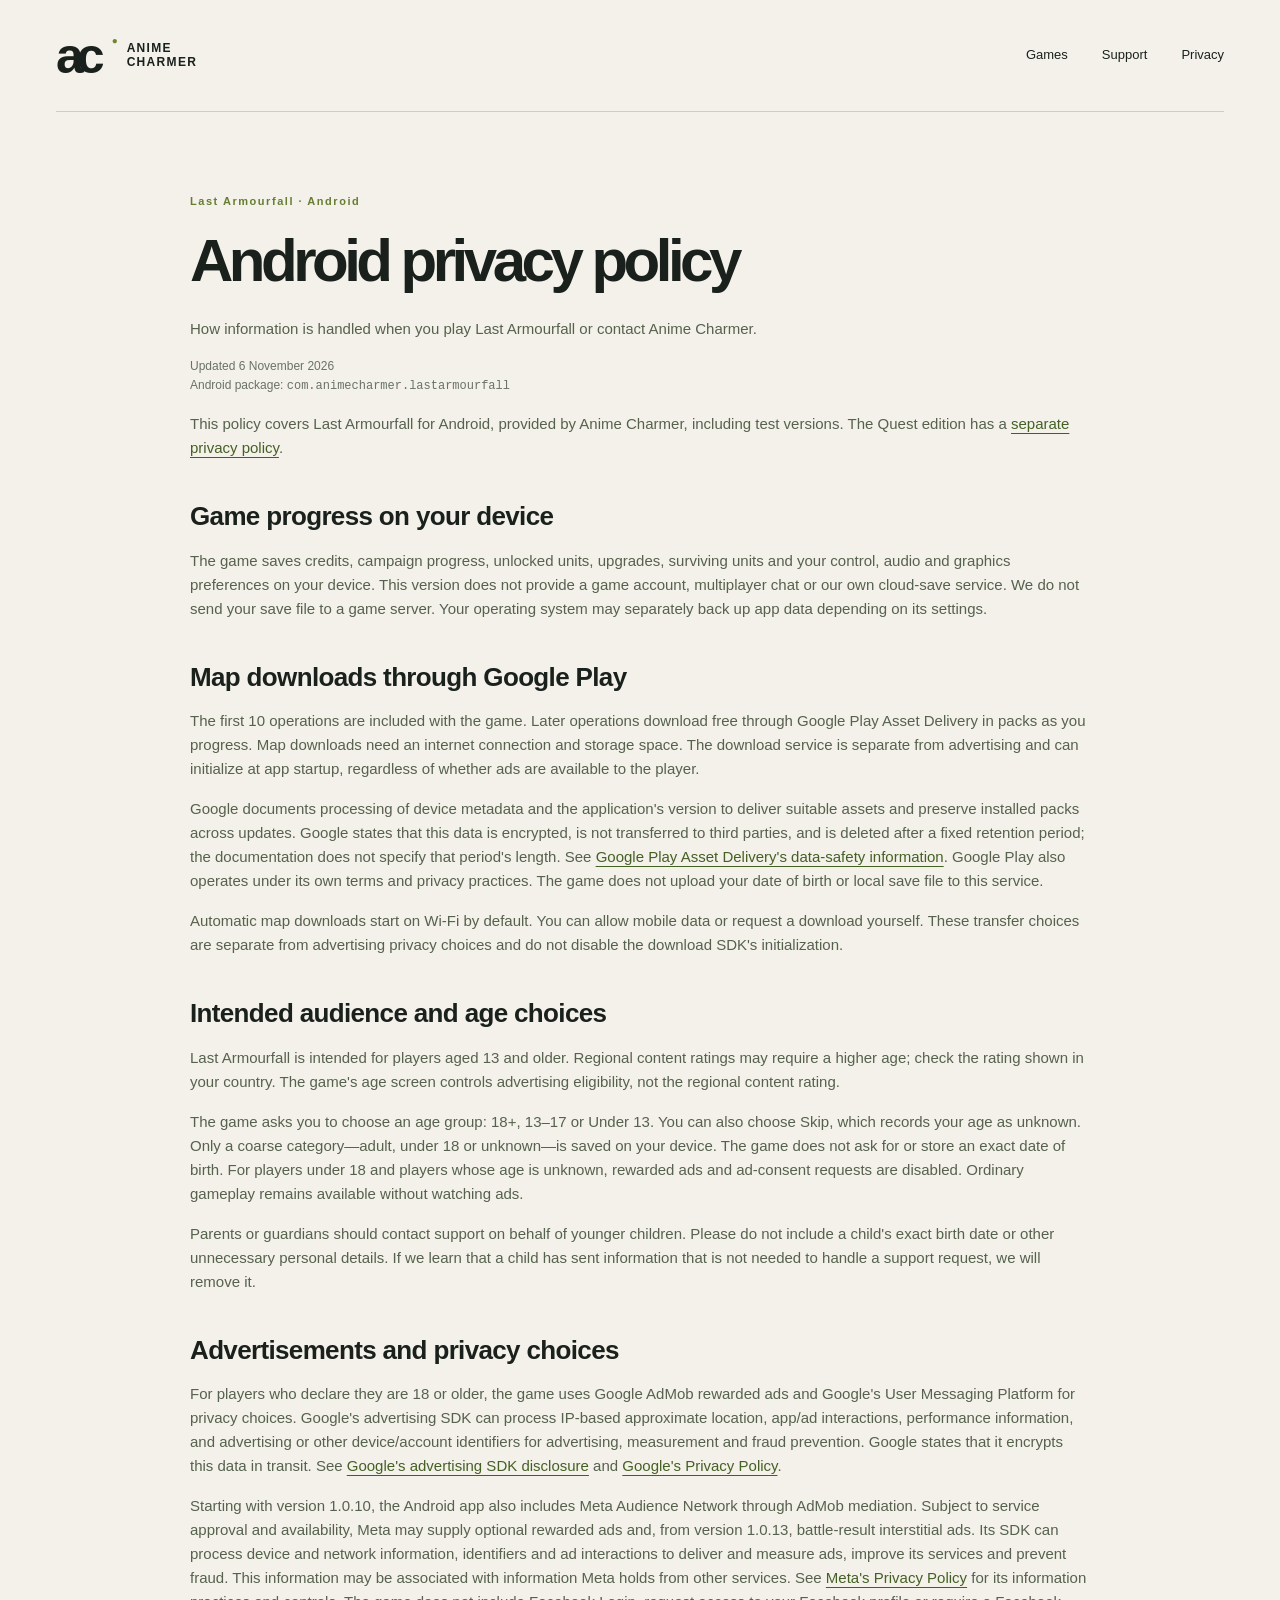
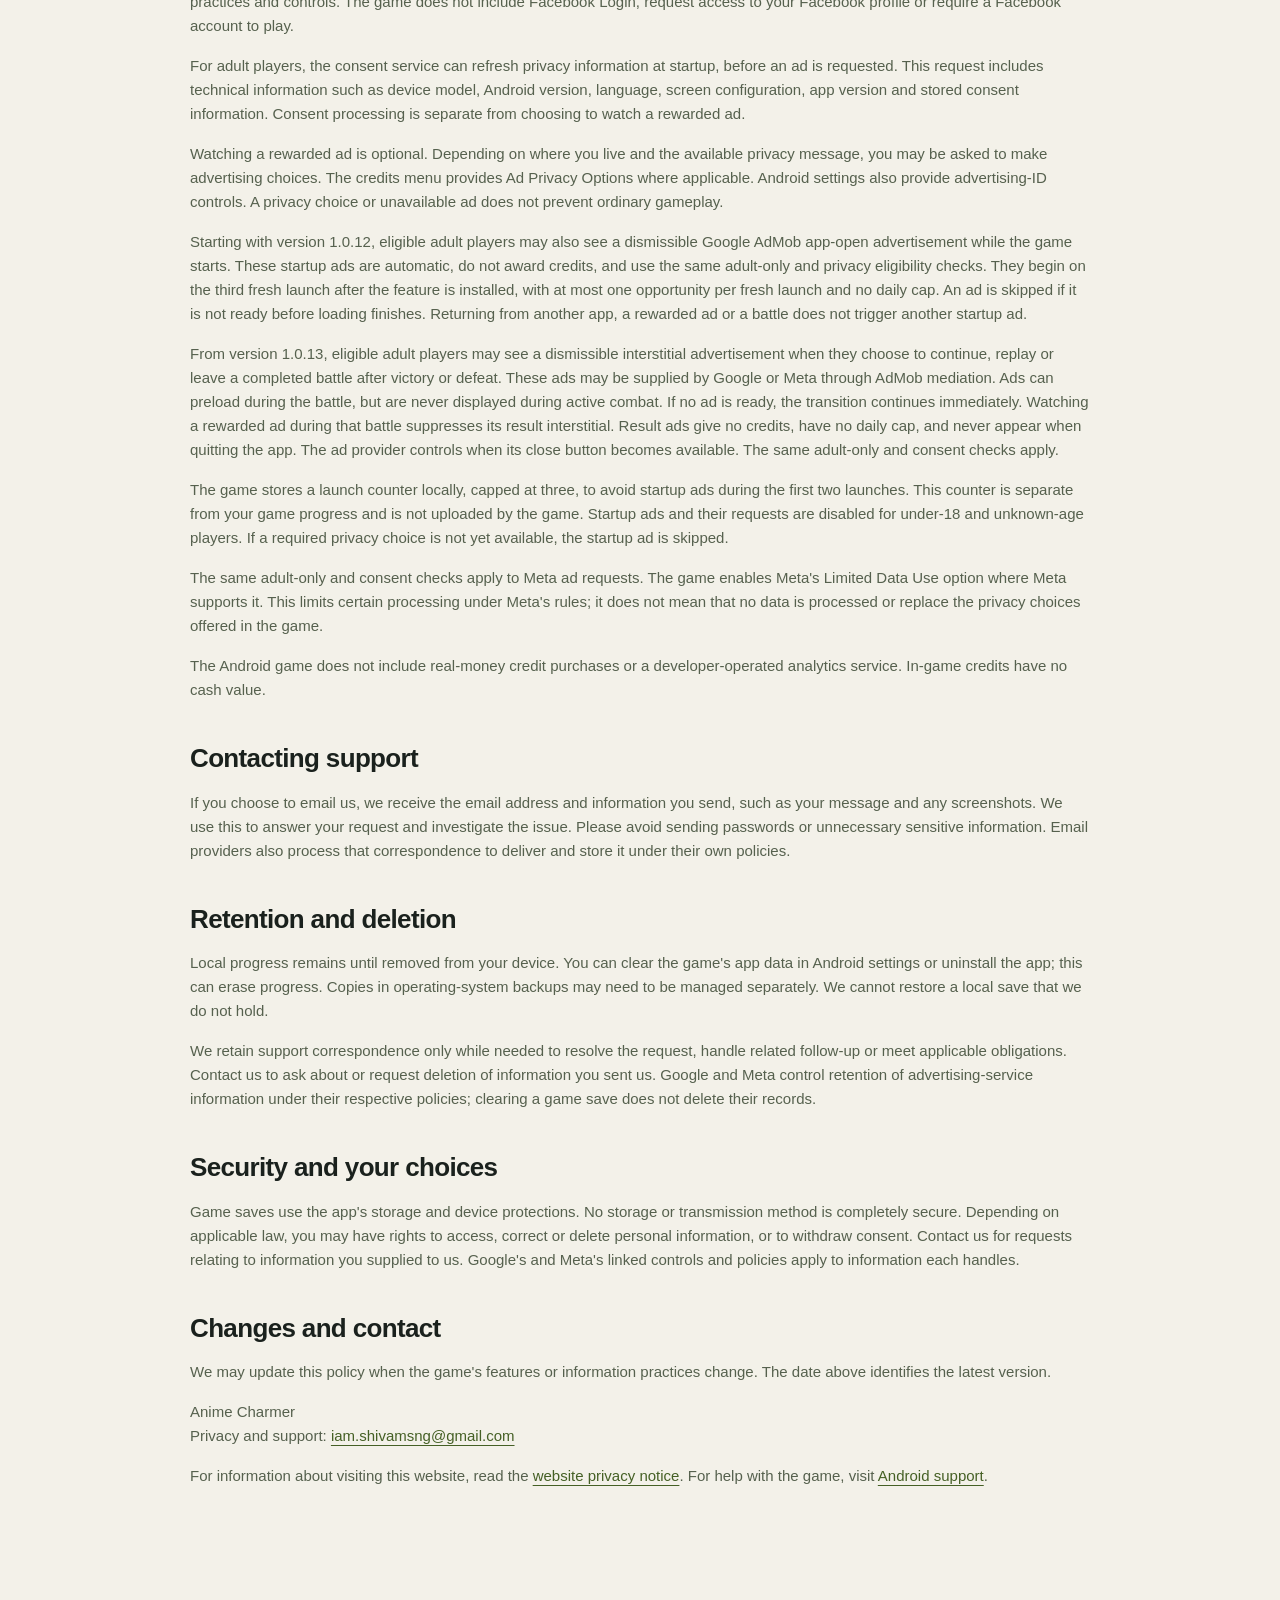
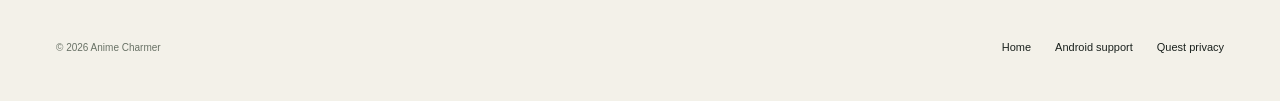
==== commit 51f6046c: "Explain battle result interstitial ads and Meta mediation" ====
--- a/android-privacy.html
+++ b/android-privacy.html
@@ -34,10 +34,11 @@
 
     <h2>Advertisements and privacy choices</h2>
     <p>For players who declare they are 18 or older, the game uses Google AdMob rewarded ads and Google's User Messaging Platform for privacy choices. Google's advertising SDK can process IP-based approximate location, app/ad interactions, performance information, and advertising or other device/account identifiers for advertising, measurement and fraud prevention. Google states that it encrypts this data in transit. See <a href="https://developers.google.com/admob/android/privacy/play-data-disclosure">Google's advertising SDK disclosure</a> and <a href="https://policies.google.com/privacy">Google's Privacy Policy</a>.</p>
-    <p>Starting with version 1.0.10, the Android app also includes Meta Audience Network through AdMob mediation. Subject to service approval and availability, Meta may supply optional rewarded ads. Its SDK can process device and network information, identifiers and ad interactions to deliver and measure ads, improve its services and prevent fraud. This information may be associated with information Meta holds from other services. See <a href="https://www.facebook.com/privacy/policy/">Meta's Privacy Policy</a> for its information practices and controls. The game does not include Facebook Login, request access to your Facebook profile or require a Facebook account to play.</p>
+    <p>Starting with version 1.0.10, the Android app also includes Meta Audience Network through AdMob mediation. Subject to service approval and availability, Meta may supply optional rewarded ads and, from version 1.0.13, battle-result interstitial ads. Its SDK can process device and network information, identifiers and ad interactions to deliver and measure ads, improve its services and prevent fraud. This information may be associated with information Meta holds from other services. See <a href="https://www.facebook.com/privacy/policy/">Meta's Privacy Policy</a> for its information practices and controls. The game does not include Facebook Login, request access to your Facebook profile or require a Facebook account to play.</p>
     <p>For adult players, the consent service can refresh privacy information at startup, before an ad is requested. This request includes technical information such as device model, Android version, language, screen configuration, app version and stored consent information. Consent processing is separate from choosing to watch a rewarded ad.</p>
     <p>Watching a rewarded ad is optional. Depending on where you live and the available privacy message, you may be asked to make advertising choices. The credits menu provides Ad Privacy Options where applicable. Android settings also provide advertising-ID controls. A privacy choice or unavailable ad does not prevent ordinary gameplay.</p>
     <p>Starting with version 1.0.12, eligible adult players may also see a dismissible Google AdMob app-open advertisement while the game starts. These startup ads are automatic, do not award credits, and use the same adult-only and privacy eligibility checks. They begin on the third fresh launch after the feature is installed, with at most one opportunity per fresh launch and no daily cap. An ad is skipped if it is not ready before loading finishes. Returning from another app, a rewarded ad or a battle does not trigger another startup ad.</p>
+    <p>From version 1.0.13, eligible adult players may see a dismissible interstitial advertisement when they choose to continue, replay or leave a completed battle after victory or defeat. These ads may be supplied by Google or Meta through AdMob mediation. Ads can preload during the battle, but are never displayed during active combat. If no ad is ready, the transition continues immediately. Watching a rewarded ad during that battle suppresses its result interstitial. Result ads give no credits, have no daily cap, and never appear when quitting the app. The ad provider controls when its close button becomes available. The same adult-only and consent checks apply.</p>
     <p>The game stores a launch counter locally, capped at three, to avoid startup ads during the first two launches. This counter is separate from your game progress and is not uploaded by the game. Startup ads and their requests are disabled for under-18 and unknown-age players. If a required privacy choice is not yet available, the startup ad is skipped.</p>
     <p>The same adult-only and consent checks apply to Meta ad requests. The game enables Meta's Limited Data Use option where Meta supports it. This limits certain processing under Meta's rules; it does not mean that no data is processed or replace the privacy choices offered in the game.</p>
     <p>The Android game does not include real-money credit purchases or a developer-operated analytics service. In-game credits have no cash value.</p>
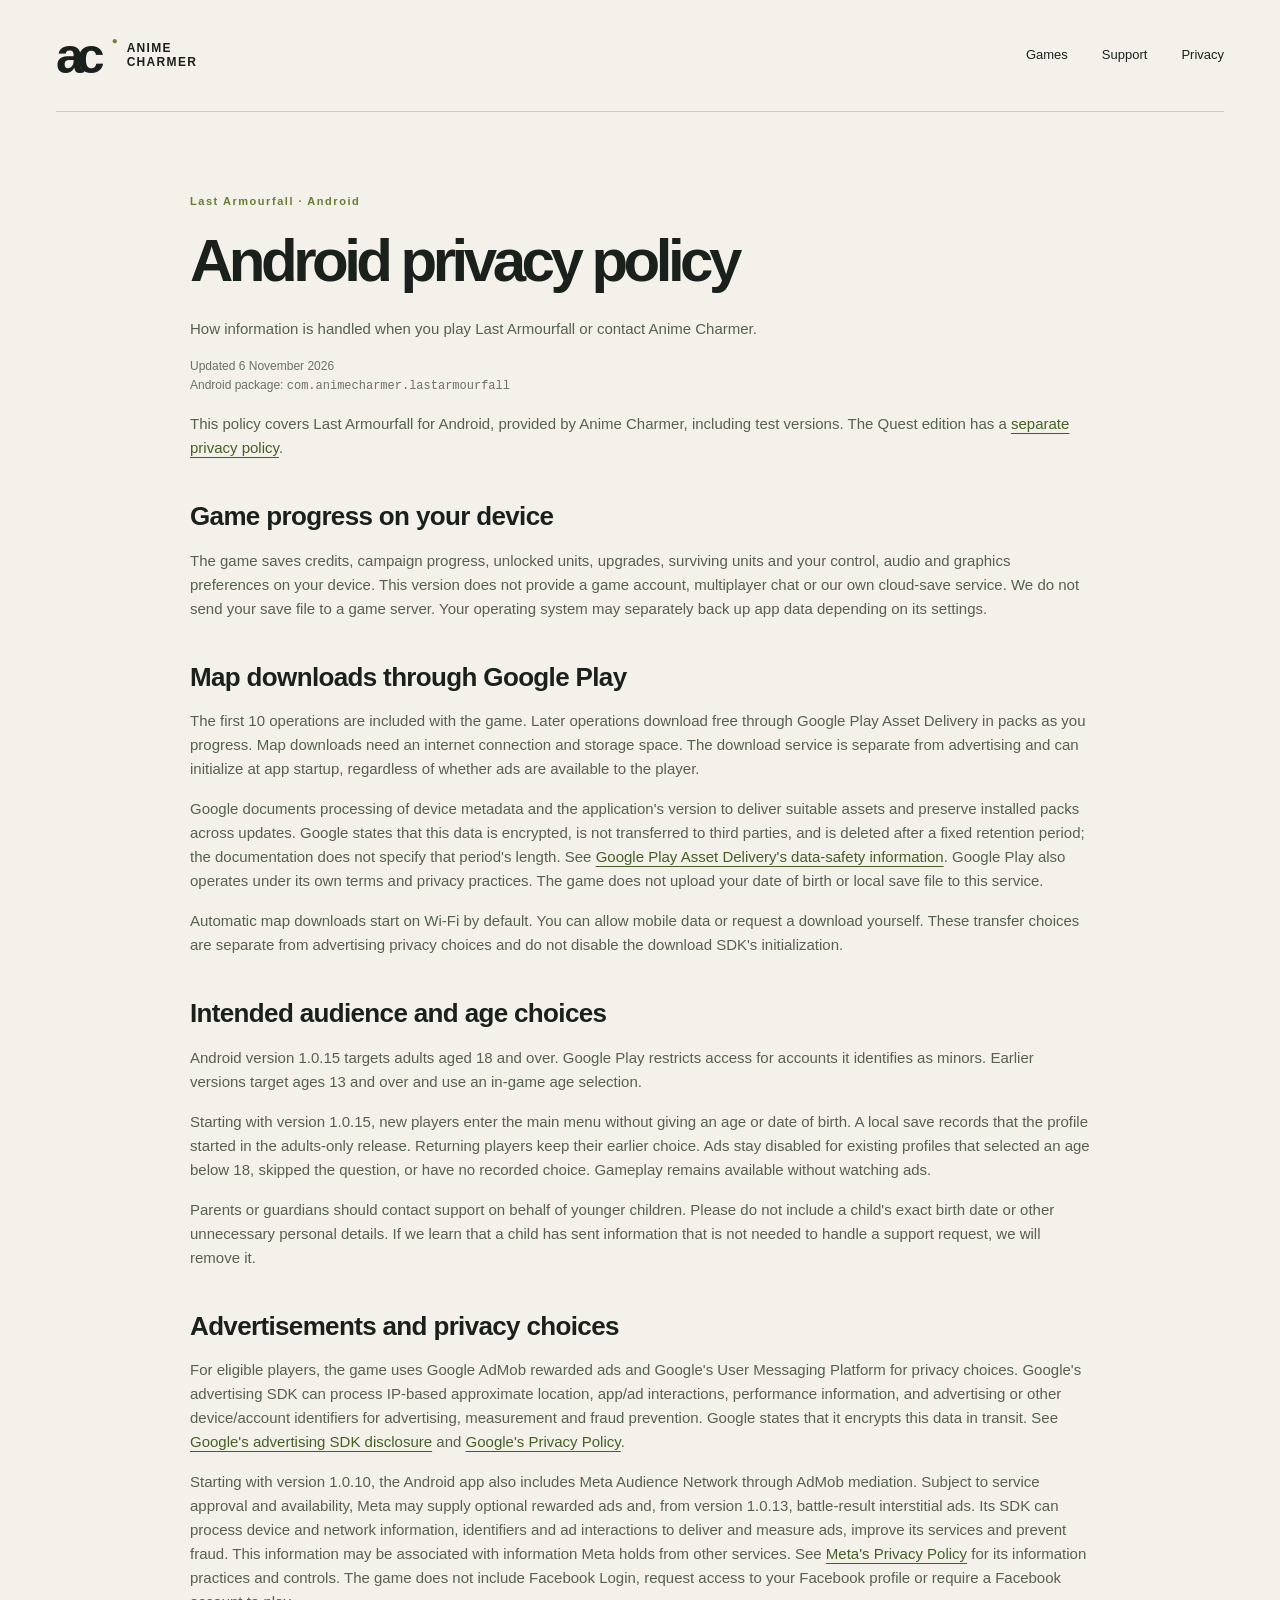
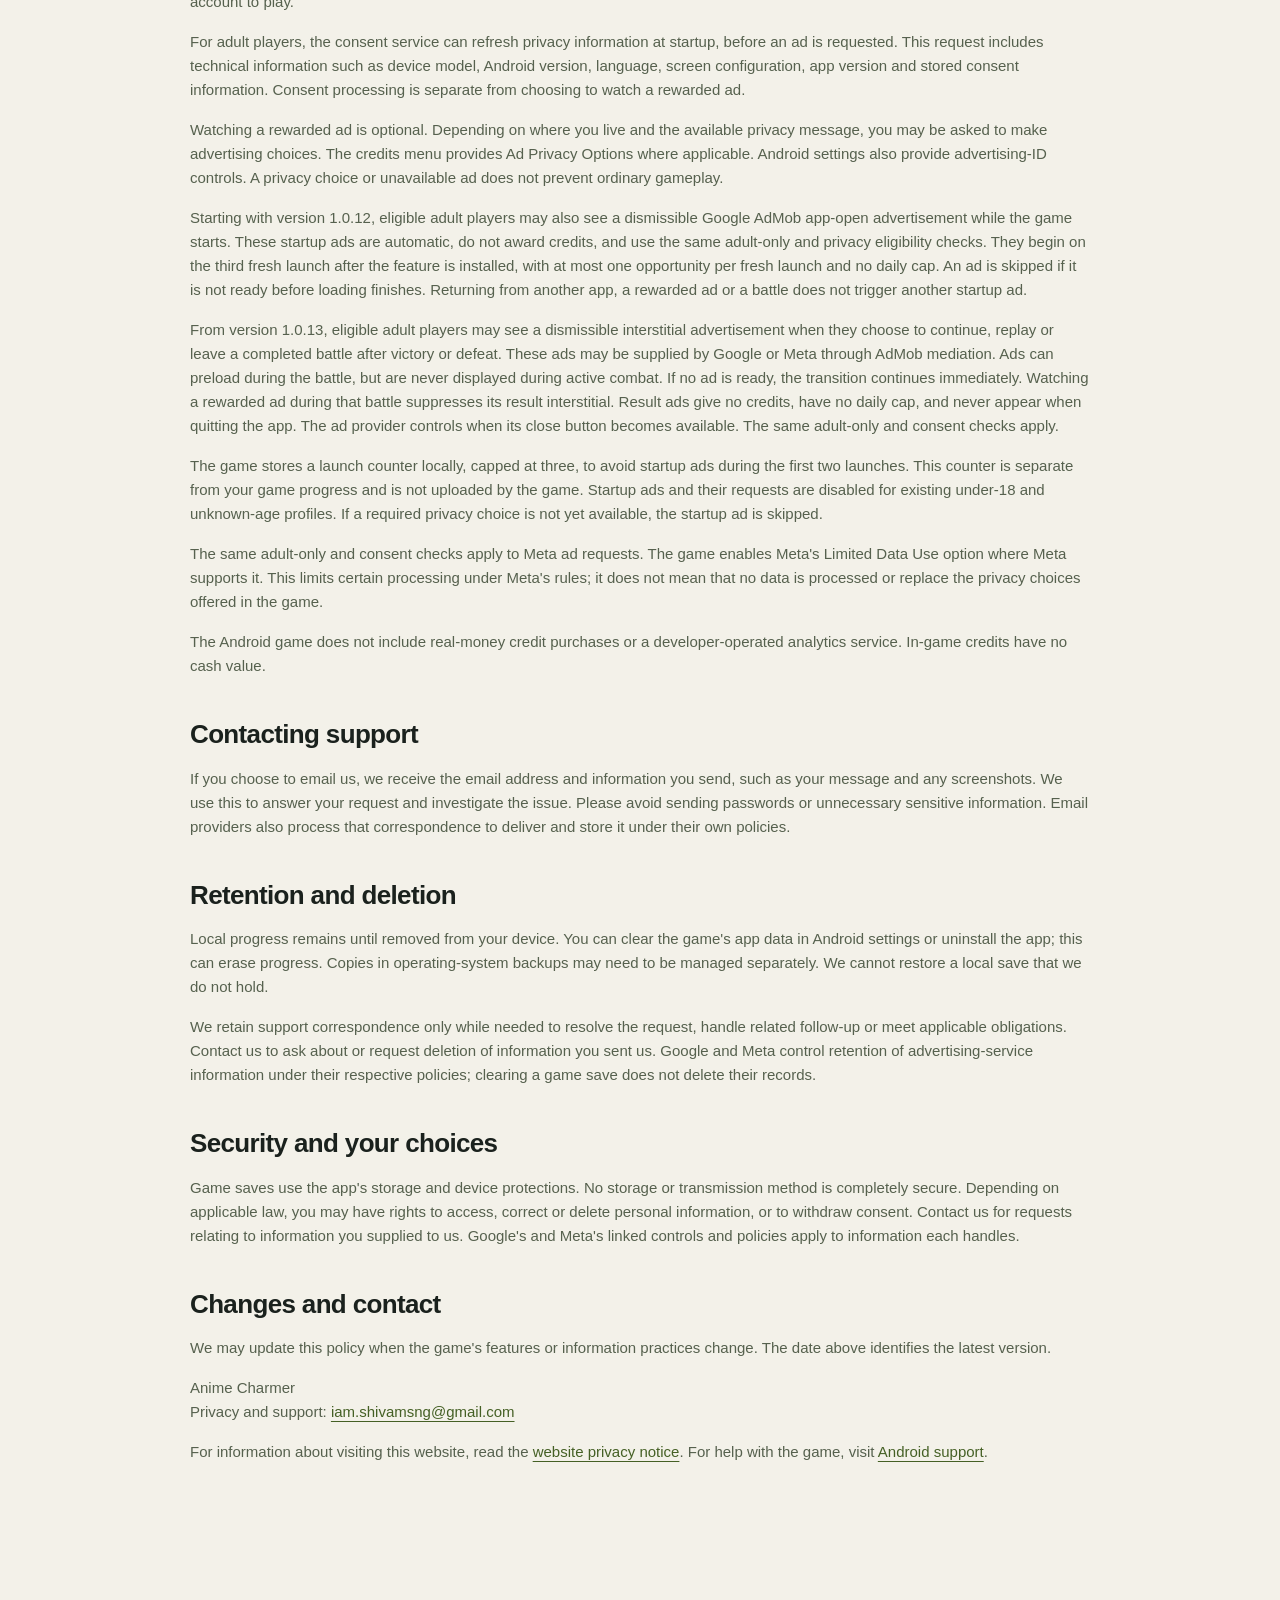
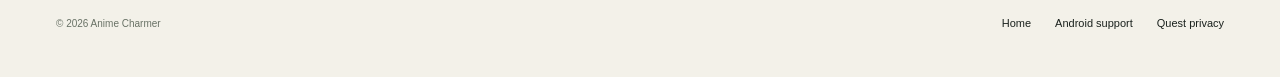
==== commit dfc7e556: "Explain Android 1.0.15 audience and advertising choices" ====
--- a/android-privacy.html
+++ b/android-privacy.html
@@ -28,18 +28,18 @@
     <p>Automatic map downloads start on Wi-Fi by default. You can allow mobile data or request a download yourself. These transfer choices are separate from advertising privacy choices and do not disable the download SDK's initialization.</p>
 
     <h2>Intended audience and age choices</h2>
-    <p>Last Armourfall is intended for players aged 13 and older. Regional content ratings may require a higher age; check the rating shown in your country. The game's age screen controls advertising eligibility, not the regional content rating.</p>
-    <p>The game asks you to choose an age group: 18+, 13–17 or Under 13. You can also choose Skip, which records your age as unknown. Only a coarse category—adult, under 18 or unknown—is saved on your device. The game does not ask for or store an exact date of birth. For players under 18 and players whose age is unknown, rewarded ads and ad-consent requests are disabled. Ordinary gameplay remains available without watching ads.</p>
+    <p>Android version 1.0.15 targets adults aged 18 and over. Google Play restricts access for accounts it identifies as minors. Earlier versions target ages 13 and over and use an in-game age selection.</p>
+    <p>Starting with version 1.0.15, new players enter the main menu without giving an age or date of birth. A local save records that the profile started in the adults-only release. Returning players keep their earlier choice. Ads stay disabled for existing profiles that selected an age below 18, skipped the question, or have no recorded choice. Gameplay remains available without watching ads.</p>
     <p>Parents or guardians should contact support on behalf of younger children. Please do not include a child's exact birth date or other unnecessary personal details. If we learn that a child has sent information that is not needed to handle a support request, we will remove it.</p>
 
     <h2>Advertisements and privacy choices</h2>
-    <p>For players who declare they are 18 or older, the game uses Google AdMob rewarded ads and Google's User Messaging Platform for privacy choices. Google's advertising SDK can process IP-based approximate location, app/ad interactions, performance information, and advertising or other device/account identifiers for advertising, measurement and fraud prevention. Google states that it encrypts this data in transit. See <a href="https://developers.google.com/admob/android/privacy/play-data-disclosure">Google's advertising SDK disclosure</a> and <a href="https://policies.google.com/privacy">Google's Privacy Policy</a>.</p>
+    <p>For eligible players, the game uses Google AdMob rewarded ads and Google's User Messaging Platform for privacy choices. Google's advertising SDK can process IP-based approximate location, app/ad interactions, performance information, and advertising or other device/account identifiers for advertising, measurement and fraud prevention. Google states that it encrypts this data in transit. See <a href="https://developers.google.com/admob/android/privacy/play-data-disclosure">Google's advertising SDK disclosure</a> and <a href="https://policies.google.com/privacy">Google's Privacy Policy</a>.</p>
     <p>Starting with version 1.0.10, the Android app also includes Meta Audience Network through AdMob mediation. Subject to service approval and availability, Meta may supply optional rewarded ads and, from version 1.0.13, battle-result interstitial ads. Its SDK can process device and network information, identifiers and ad interactions to deliver and measure ads, improve its services and prevent fraud. This information may be associated with information Meta holds from other services. See <a href="https://www.facebook.com/privacy/policy/">Meta's Privacy Policy</a> for its information practices and controls. The game does not include Facebook Login, request access to your Facebook profile or require a Facebook account to play.</p>
     <p>For adult players, the consent service can refresh privacy information at startup, before an ad is requested. This request includes technical information such as device model, Android version, language, screen configuration, app version and stored consent information. Consent processing is separate from choosing to watch a rewarded ad.</p>
     <p>Watching a rewarded ad is optional. Depending on where you live and the available privacy message, you may be asked to make advertising choices. The credits menu provides Ad Privacy Options where applicable. Android settings also provide advertising-ID controls. A privacy choice or unavailable ad does not prevent ordinary gameplay.</p>
     <p>Starting with version 1.0.12, eligible adult players may also see a dismissible Google AdMob app-open advertisement while the game starts. These startup ads are automatic, do not award credits, and use the same adult-only and privacy eligibility checks. They begin on the third fresh launch after the feature is installed, with at most one opportunity per fresh launch and no daily cap. An ad is skipped if it is not ready before loading finishes. Returning from another app, a rewarded ad or a battle does not trigger another startup ad.</p>
     <p>From version 1.0.13, eligible adult players may see a dismissible interstitial advertisement when they choose to continue, replay or leave a completed battle after victory or defeat. These ads may be supplied by Google or Meta through AdMob mediation. Ads can preload during the battle, but are never displayed during active combat. If no ad is ready, the transition continues immediately. Watching a rewarded ad during that battle suppresses its result interstitial. Result ads give no credits, have no daily cap, and never appear when quitting the app. The ad provider controls when its close button becomes available. The same adult-only and consent checks apply.</p>
-    <p>The game stores a launch counter locally, capped at three, to avoid startup ads during the first two launches. This counter is separate from your game progress and is not uploaded by the game. Startup ads and their requests are disabled for under-18 and unknown-age players. If a required privacy choice is not yet available, the startup ad is skipped.</p>
+    <p>The game stores a launch counter locally, capped at three, to avoid startup ads during the first two launches. This counter is separate from your game progress and is not uploaded by the game. Startup ads and their requests are disabled for existing under-18 and unknown-age profiles. If a required privacy choice is not yet available, the startup ad is skipped.</p>
     <p>The same adult-only and consent checks apply to Meta ad requests. The game enables Meta's Limited Data Use option where Meta supports it. This limits certain processing under Meta's rules; it does not mean that no data is processed or replace the privacy choices offered in the game.</p>
     <p>The Android game does not include real-money credit purchases or a developer-operated analytics service. In-game credits have no cash value.</p>
 
